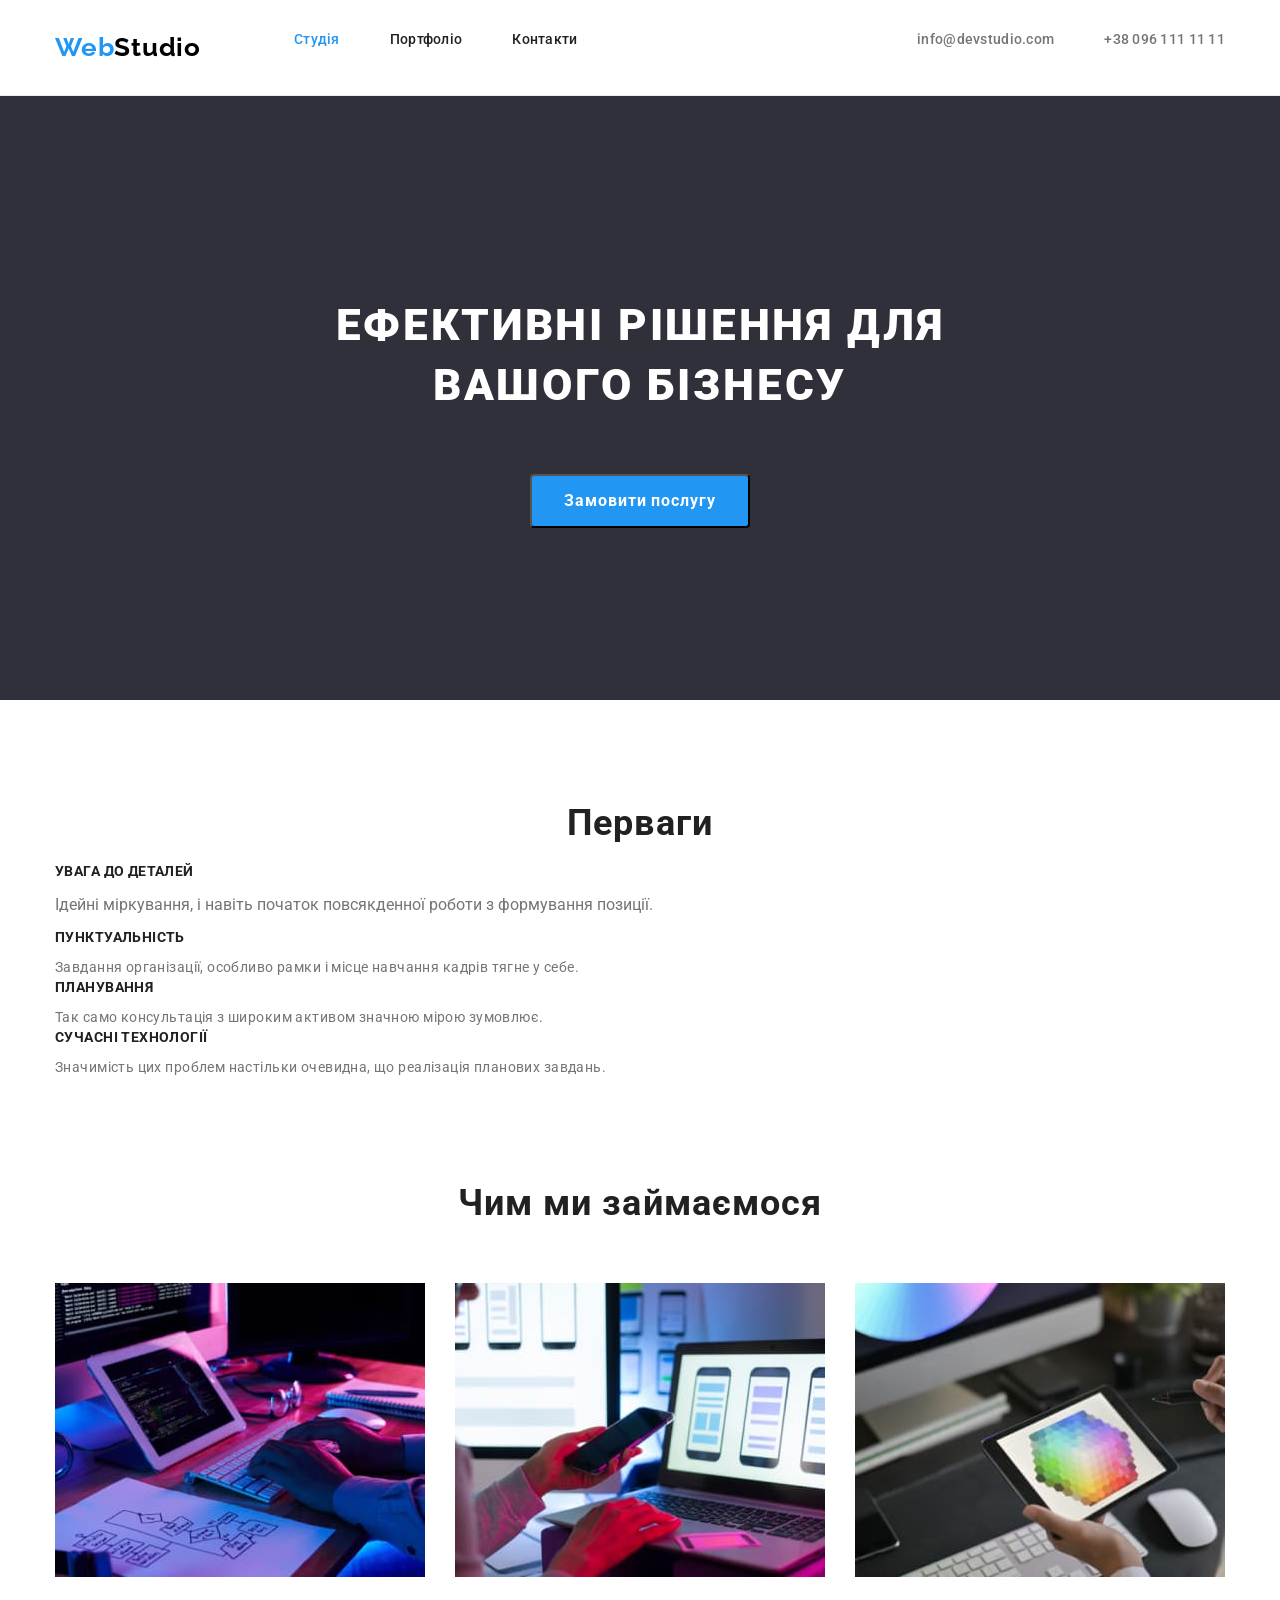
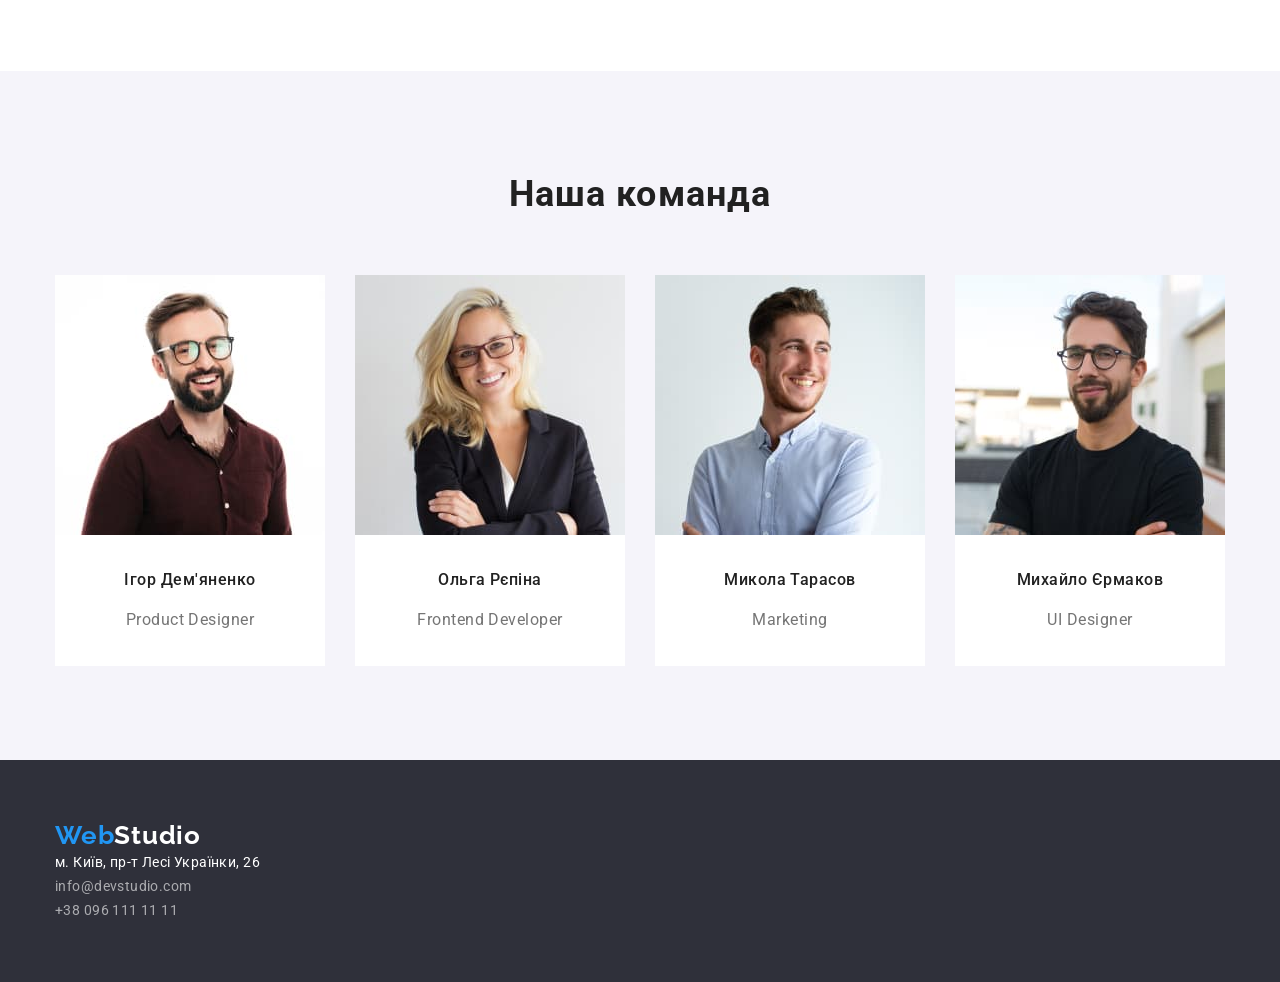
==== index.html @ 00675cc3 "1" ====
<!DOCTYPE html>
<html lang="uk">
  <head>
    <meta charset="UTF-8" />
    <meta http-equiv="X-UA-Compatible" content="IE=edge" />
    <meta name="viewport" content="width=device-width, initial-scale=1.0" />
    <title>Студія</title>
    <link rel="preconnect" href="https://fonts.googleapis.com" />
    <link rel="preconnect" href="https://fonts.gstatic.com" crossorigin />
    <link
      href="https://fonts.googleapis.com/css2?family=Raleway:wght@700&family=Roboto:wght@400;500;700;900&display=swap"
      rel="stylesheet"
    />
    <link
      rel="stylesheet"
      href="https://cdnjs.cloudflare.com/ajax/libs/modern-normalize/1.0.0/modern-normalize.min.css"
    />
    <link rel="stylesheet" href="./css/styles.css" />
  </head>
  <body class="page">
    <!-- шапка -->
    <header class="header">
      <div class="container main-nav">
        <nav class="site-nav">
          <a href="./index.html" class="logo link" aria-label="logo"
            ><span lang="en"><span class="logo-web-blue">Web</span>Studio</span></a
          >
          <ul class="list-site-nav list">
            <li class="item">
              <a href="./index.html" class="link current link-site-nav">Студія</a>
            </li>
            <li class="item">
              <a href="./portfolio.html" class="link link-site-nav">Портфоліо</a>
            </li>
            <li class="item"><a href="" class="link link-site-nav">Контакти</a></li>
          </ul>
        </nav>
        <ul class="list-contacts-header list">
          <li class="item">
            <a href="mailto:info@devstudio.com" class="link-contacts-header link"
              >info@devstudio.com</a
            >
          </li>
          <li class="item">
            <a href="tel:+380961111111" class="link-contacts-header link">+38 096 111 11 11</a>
          </li>
        </ul>
      </div>
    </header>
    <main>
      <!-- перша секція -->

      <section class="section section-hero">
        <div class="container">
          <h1 class="section-hero-titel">Ефективні рішення для вашого бізнесу</h1>
          <button type="button" class="button button-hero">Замовити послугу</button>
        </div>
      </section>
      <!-- друга секція -->
      <section class="section section-features">
        <div class="container">
          <h2 class="section-titel-hidden">Перваги</h2>
          <ul class="list list-section-features">
            <li>
              <h3 class="title-section-features">УВАГА ДО ДЕТАЛЕЙ</h3>
              <p class="p-section-features">
                Ідейні міркування, і навіть початок повсякденної роботи з формування позиції.
              </p>
            </li>
            <li>
              <h3 class="title-section-features">ПУНКТУАЛЬНІСТЬ</h3>
              <p class="paragraph-section-features">
                Завдання організації, особливо рамки і місце навчання кадрів тягне у себе.
              </p>
            </li>
            <li>
              <h3 class="title-section-features">ПЛАНУВАННЯ</h3>
              <p class="paragraph-section-features">
                Так само консультація з широким активом значною мірою зумовлює.
              </p>
            </li>
            <li>
              <h3 class="title-section-features">СУЧАСНІ ТЕХНОЛОГІЇ</h3>
              <p class="paragraph-section-features">
                Значимість цих проблем настільки очевидна, що реалізація планових завдань.
              </p>
            </li>
          </ul>
        </div>
      </section>
      <!-- третя секція  -->
      <section class="section our-work-card">
        <div class="container">
          <h2 class="section-titel">Чим ми займаємося</h2>
          <ul class="list our-work-card-list">
            <li class="item-our-work-card">
              <a rel="noreferrer noopener" target="_blank" href=""
                ><img src="./images/box_one.jpg" alt="набір тексту на компютері" width="370"
              /></a>
            </li>
            <li class="item-our-work-card">
              <a rel="noreferrer noopener" target="_blank" href=""
                ><img
                  src="./images/box_two.jpg"
                  alt="вибір дизайну програми для телефону"
                  width="370"
              /></a>
            </li>
            <li class="item-our-work-card">
              <a rel="noreferrer noopener" target="_blank" href=""
                ><img
                  src="./images/box_three.jpg"
                  alt="вибір кольору дизайнером в процесі роботи"
                  width="370"
              /></a>
            </li>
          </ul>
        </div>
      </section>
      <!-- четверта секція -->

      <section class="section section-team">
        <div class="container">
          <h2 class="section-titel">Наша команда</h2>
          <ul class="list section-team-list">
            <li class="section-team-item">
              <img src="./images/img_one.jpg" alt="фото чоловіка" width="270" />
              <div class="section-team-name">
                <h3 class="title-section-team">Ігор Дем'яненко</h3>
                <p class="paragraph-section-team"><span lang="en">Product Designer</span></p>
              </div>
            </li>
            <li class="section-team-item">
              <img src="./images/img_two.jpg" alt="фото дівчини" width="270" />
              <div class="section-team-name">
                <h3 class="title-section-team">Ольга Рєпіна</h3>
                <p class="paragraph-section-team"><span lang="en">Frontend Developer</span></p>
              </div>
            </li>
            <li class="section-team-item">
              <img src="./images/img_three.jpg" alt="фото чоловіка" width="270" />
              <div class="section-team-name">
                <h3 class="title-section-team">Микола Тарасов</h3>
                <p class="paragraph-section-team"><span lang="en">Marketing</span></p>
              </div>
            </li>
            <li class="section-team-item">
              <img src="./images/img_four.jpg" alt="фото чоловіка" width="270" />
              <div class="section-team-name">
                <h3 class="title-section-team">Михайло Єрмаков</h3>
                <p class="paragraph-section-team"><span lang="en">UI Designer</span></p>
              </div>
            </li>
          </ul>
        </div>
      </section>
    </main>
    <!-- футер -->

    <footer class="footer">
      <div class="container">
        <a href="./index.html" class="footer-logo" aria-label="logo"
          ><span lang="en"><span class="logo-web-blue">Web</span>Studio</span></a
        >
        <address class="address-footer">
          <ul class="contacts-footer list">
            <li>
              <a
                href="https://www.google.com/maps/place/%D0%B1%D1%83%D0%BB.+%D0%9B%D0%B5%D1%81%D0%B8+%D0%A3%D0%BA%D1%80%D0%B0%D0%B8%D0%BD%D0%BA%D0%B8,+26,+%D0%9A%D0%B8%D0%B5%D0%B2,+%D0%A3%D0%BA%D1%80%D0%B0%D0%B8%D0%BD%D0%B0,+02000/@50.4265807,30.53838x58,17z/data=!3m1!4b1!4m5!3m4!1s0x40d4cf0e033ecbe9:0x57a4dffefec77da0!8m2!3d50.4265807!4d30.5383858"
                target="_blank"
                rel="noopener noreferrer"
                class="contacts-footer-street"
                >м. Київ, пр-т Лесі Українки, 26</a
              >
            </li>
            <li>
              <a href="mailto:info@devstudio.com" class="contacts-footer-mail"
                >info@devstudio.com</a
              >
            </li>
            <li><a href="tel:+380961111111" class="contacts-footer-tel">+38 096 111 11 11</a></li>
          </ul>
        </address>
      </div>
    </footer>
  </body>
</html>
---- css/styles.css ----
:root {
--color-accent-two: #FFFFFF;
--color-logo: #000000;
--color-accent: #2196F3;
--color-titel-nav: #212121;
--color-main: #757575;
--color-contactsfooter: rgba(255, 255, 255, 0.6);
--background-color-hero: #2F303A;
--background-color-sectionteam: #F5F4FA;
--button-active: #188CE8;
--color-accent-three: #ECECEC;
}

body {
    color: var(--color-main);
    background-color: var(--color-accent-two);
    font-family: Roboto, sans-serif;
}

img {
    display: block;
}

.list {
    list-style: none;
    padding: 0;
    margin: 0;
}

.link {
    text-decoration: none;
}



/* nav */

.header {
    border-bottom: 1px solid var(--color-accent-three);
}

.container {
    margin-left: auto;
    margin-right: auto;
    padding: 0 15px;
    width: 1200px;
}

.main-nav { 
    display: flex;
    border-bottom: 1px var(--color-accent-three);
}

.site-nav {
    display: flex;
}

.list-site-nav {
    display: flex;
}

.logo {
    margin-right: 93px;
    padding-top: 32px;
    padding-bottom: 32px;
    display: block;
    
    color: var(--color-logo);
    text-decoration: none;
    font-family: Raleway, sans-serif;
    font-weight: 700;
    font-size: 26px;
    line-height: 1.2;
    letter-spacing: 0.03em;
    
}

.logo-web-blue {
    color: var(--color-accent);
}

.link-site-nav {
    display: block;
    padding-top: 32px;
    padding-bottom: 32px;

    color: var(--color-titel-nav);
    font-weight: 500;
    font-size: 14px;
    line-height: 1.14;
    letter-spacing: 0.02em;

}

.site-nav .item:not(:last-child){
    margin-right: 50px;
}

.link.current {
    color: var(--color-accent);
}

.link-site-nav:hover,
.link-site-nav:focus,
.link-site-nav:active {
    color: var(--color-accent);
}

.list-contacts-header {
    display: flex;
    margin-left: auto;
}


.list-contacts-header .item:not(:last-child) {
    margin-right: 50px;
}



.link-contacts-header {
    display: block;
    padding-top: 32px;
    padding-bottom: 32px;
    margin-left: auto;

    color: var(--color-main);
    text-decoration: none;
    font-weight: 500;
    font-size: 14px;
    line-height: 1.14;
    letter-spacing: 0.02em;
}

.link-contacts-header:hover,
.link-contacts-header:focus {
    color: var(--color-accent);
}

/* <!-- перша секція --> */
.section {
    padding-top: 94px;
    padding-bottom: 94px;
}

.section-hero-titel {
    margin-top: 0;
    margin-bottom: 58px;
    width: 696px;
    margin-right: auto;
    margin-left: auto;


    color: var(--color-accent-two);
    font-weight: 900;
    font-size: 44px;
    line-height: 1.36;
    text-align: center;
    letter-spacing: 0.06em;
    text-transform: uppercase;
}

.section-hero {
    padding-top: 200px;
    padding-bottom: 172px;

    background-color: var(--background-color-hero);
}

.button-hero {
    border-radius: 4px;
    padding: 10px 32px;
    min-width: 216px;
    min-height: 50px;
    cursor: pointer;
    margin: 0 auto;

    background-color: var(--color-accent);
    color: var(--color-accent-two);
    font-family: inherit;
    font-weight: 700;
    font-size: 16px;
    line-height: 1.9;
    display: flex;
    align-items: center;
    text-align: center;
    letter-spacing: 0.06em;
}

.button-hero:hover,
.button-hero:focus {
    color: var(--color-accent-two);
    background-color: var(--button-active);
}

/* <!-- друга секція --> */
.section-features {
    padding-top: 94px;
    padding-bottom: 0;
}
.section-titel {
    margin-top: 0;
    margin-bottom: 50px;

    color: var(--color-titel-nav);
    font-weight: 700;
    font-size: 36px;
    line-height: 1.66;
    text-align: center;
    letter-spacing: 0.03em;
}

.section-titel-hidden {
    margin-top: 0;
    margin-bottom: 10px;

    color: var(--color-titel-nav);
    font-weight: 700;
    font-size: 36px;
    line-height: 1.66;
    text-align: center;
    letter-spacing: 0.03em;
}

.title-section-features {
    margin-top: 0;
    margin-bottom: 10px;

    color: var(--color-titel-nav);
    font-weight: 700;
    font-size: 14px;
    line-height: 1.14;
    letter-spacing: 0.03em;
    text-transform: uppercase;
}

.paragraph-section-features {
    margin-top: 0;
    margin-bottom: 0;

    font-size: 14px;
    line-height: 1.7;
    letter-spacing: 0.03em;
}

.section.section-features {
    padding-top: 94px;
    padding-bottom: 0;
}

/* третя сеція  */
.our-work-card-list {
    display: flex;
}

.item-our-work-card:not(:last-child) {
    margin-right: 30px;
}

/* <!-- четверта секція --> */

.section-team { 
    background-color: var(--background-color-sectionteam);
}

.section-team-list {
    display: flex;


}

.section-team-item:not(:last-child){
    margin-right: 30px;
}

.section-team-name {
    padding-top: 30px;
    padding-bottom: 30px;

    background-color: #FFFFFF;
    }

.title-section-team {
    margin-top: 0px;
    margin-bottom: 10px;

    color: var(--color-titel-nav);
    font-weight: 500;
    font-size: 16px;
    line-height: 1.9;
    text-align: center;
    letter-spacing: 0.03em;
}

.paragraph-section-team {
    margin-top: 0;
    margin-bottom: 0px;

    font-size: 16px;
    line-height: 1.9;
    text-align: center;
    letter-spacing: 0.03em;
}

/* <!-- портфоліо --> */

.button-filter {
    background-color: var(--background-color-sectionteam);
    color: var(--color-titel-nav);
    cursor: pointer;
    font-family: inherit;
    font-weight: 500;
    font-size: 16px;
    line-height: 1.6;
    text-align: center;
    letter-spacing: 0.03em;
}

.button-filter:hover,
.button-Filter:focus {
    color: var(--color-accent-two);
    background-color: var(--color-accent);
}

.list-sample-work-titel {
    color: var(--color-titel-nav);
    font-weight: 700;
    font-size: 18px;
    line-height: 2;
    letter-spacing: 0.06em;
}

.list-sample-work-paragraph {
    color: var(--color-main);
    font-size: 16px;
    line-height: 1.9;
    letter-spacing: 0.03em;
}

/* фотер */

.footer {
    padding-top: 60px;
    padding-bottom: 60px;
    cursor: pointer;

    background-color: var(--background-color-hero);
}

.footer-logo {
    margin-top: 0;
    margin-bottom: 20px;

    color: var(--color-accent-two);
    text-decoration: none;
    font-family: Raleway, sans-serif;
    font-weight: 700;
    font-size: 26px;
    line-height: 1.2;
    letter-spacing: 0.03em;
}

.contacts-footer-street {
    margin-bottom: 9px;


    color: var(--color-accent-two);
    text-decoration: none;
    font-style: normal;
    font-size: 14px;
    line-height: 1.7;
    letter-spacing: 0.03em;
}

.contacts-footer-mail {
    margin-bottom: 9px;

    border-bottom-color: var(--color-contactsfooter);
}

.contacts-footer-mail,
.contacts-footer-tel {
    color: var(--color-contactsfooter);
    text-decoration: none;
    font-style: normal;
    font-size: 14px;
    line-height: 1.7;
    letter-spacing: 0.03em;
}

.contacts-footer-street:hover,
.contacts-footer-mail:hover,
.contacts-footer-tel:hover { 
    color: var(--color-accent);
}

.contacts-footer-street:focus,
.contacts-footer-mail:focus,
.contacts-footer-tel:focus { 
    color: var(--color-accent);
}
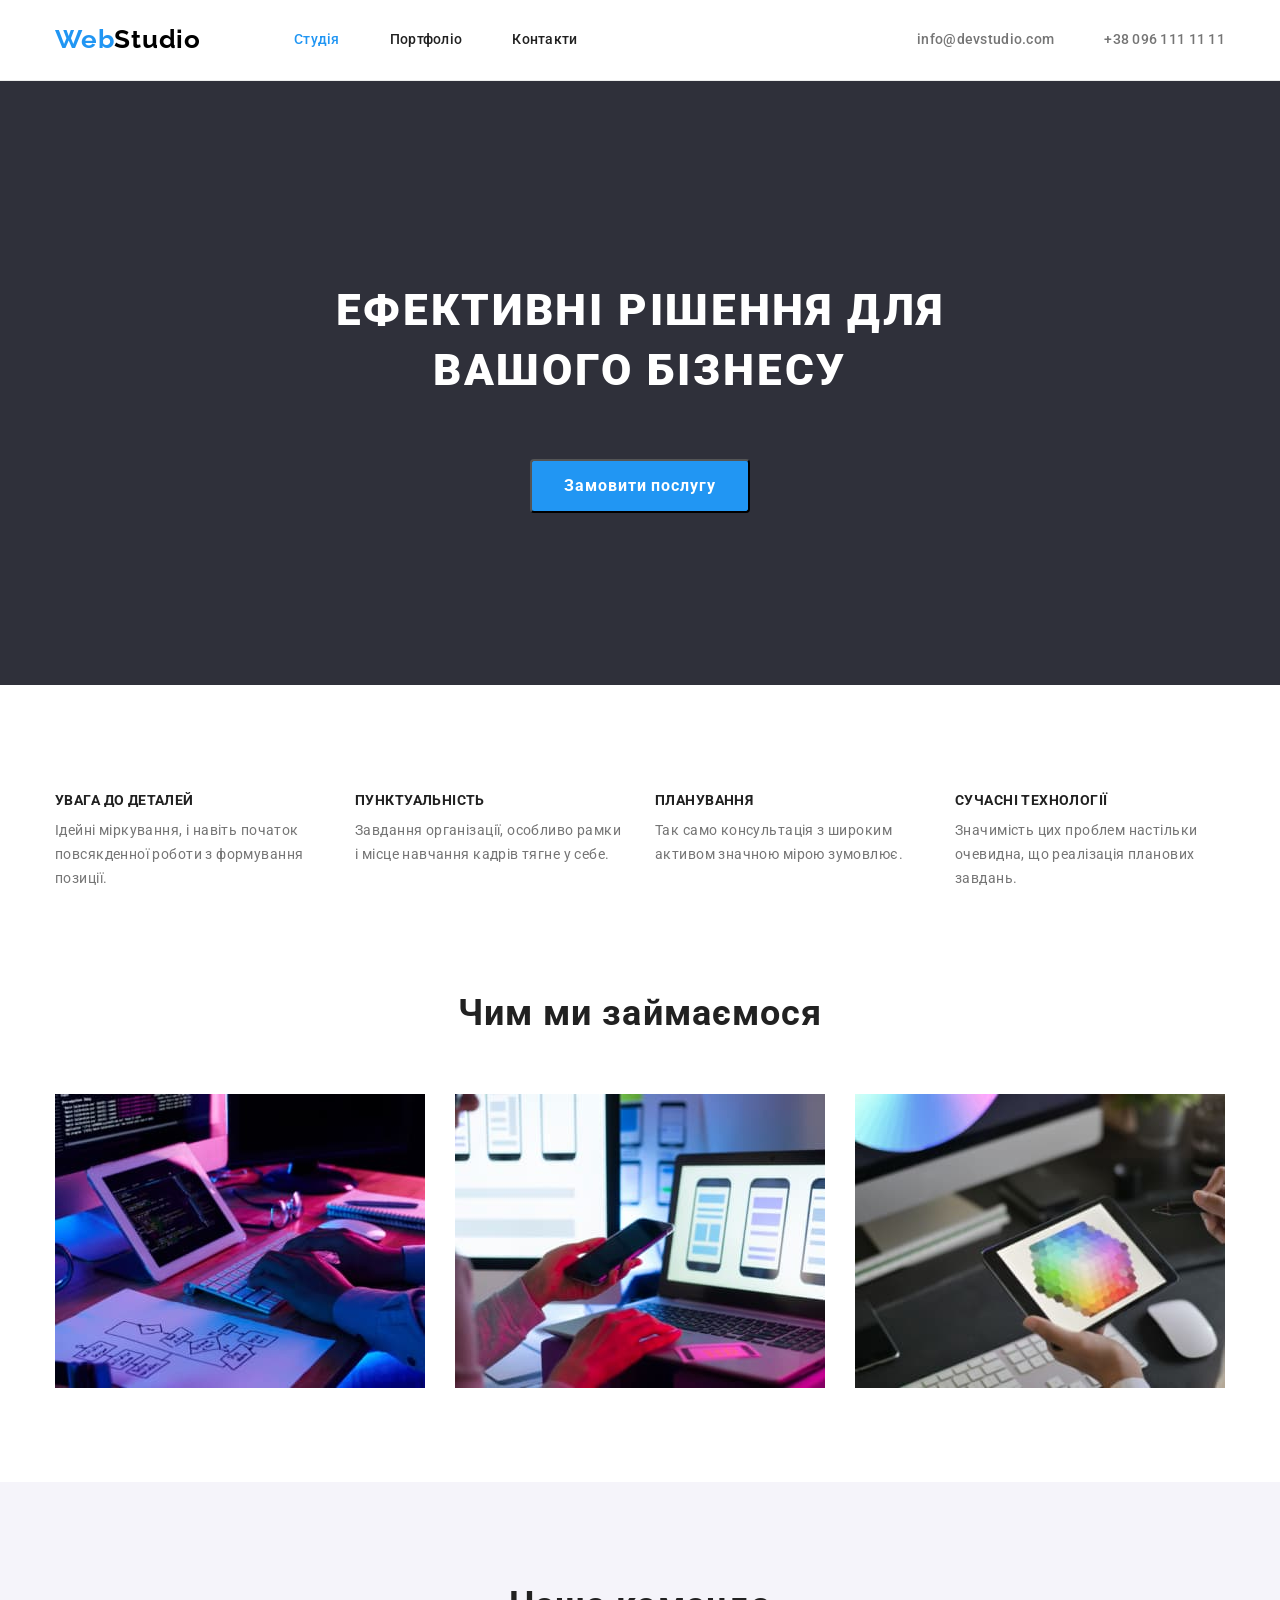
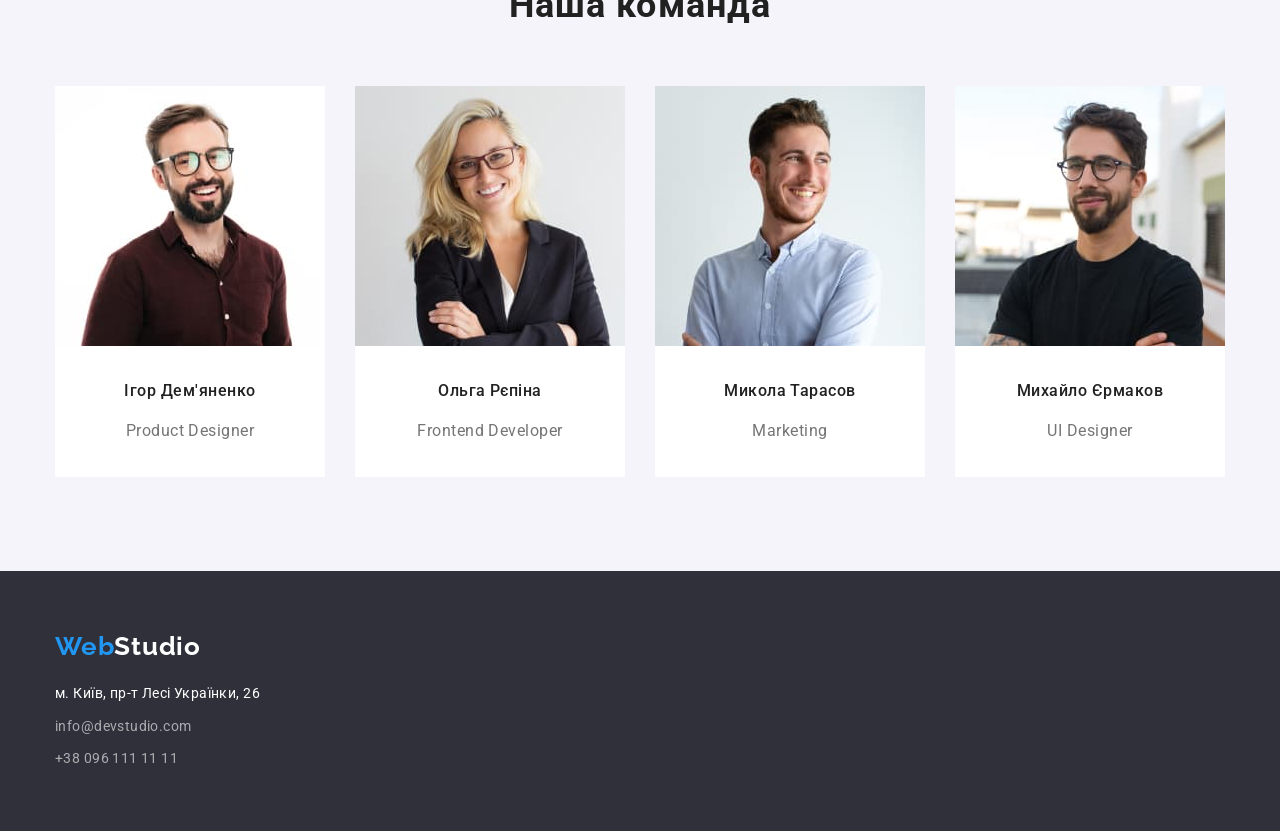
==== commit 3ef176cb: "FINISH HOME WORK NUMBER THREE" ====
--- a/index.html
+++ b/index.html
@@ -61,25 +61,25 @@
         <div class="container">
           <h2 class="section-titel-hidden">Перваги</h2>
           <ul class="list list-section-features">
-            <li>
+            <li class="features-link">
               <h3 class="title-section-features">УВАГА ДО ДЕТАЛЕЙ</h3>
-              <p class="p-section-features">
+              <p class="paragraph-section-features">
                 Ідейні міркування, і навіть початок повсякденної роботи з формування позиції.
               </p>
             </li>
-            <li>
+            <li class="features-link">
               <h3 class="title-section-features">ПУНКТУАЛЬНІСТЬ</h3>
               <p class="paragraph-section-features">
                 Завдання організації, особливо рамки і місце навчання кадрів тягне у себе.
               </p>
             </li>
-            <li>
+            <li class="features-link">
               <h3 class="title-section-features">ПЛАНУВАННЯ</h3>
               <p class="paragraph-section-features">
                 Так само консультація з широким активом значною мірою зумовлює.
               </p>
             </li>
-            <li>
+            <li class="features-link">
               <h3 class="title-section-features">СУЧАСНІ ТЕХНОЛОГІЇ</h3>
               <p class="paragraph-section-features">
                 Значимість цих проблем настільки очевидна, що реалізація планових завдань.
--- a/css/styles.css
+++ b/css/styles.css
@@ -17,7 +17,8 @@
     font-family: Roboto, sans-serif;
 }
 
-img {
+img,
+a {
     display: block;
 }
 
@@ -31,9 +32,7 @@
     text-decoration: none;
 }
 
-
-
-/* nav */
+/* !nav */
 
 .header {
     border-bottom: 1px solid var(--color-accent-three);
@@ -61,8 +60,8 @@
 
 .logo {
     margin-right: 93px;
-    padding-top: 32px;
-    padding-bottom: 32px;
+    padding-top: 24px;
+    padding-bottom: 24px;
     display: block;
     
     color: var(--color-logo);
@@ -115,8 +114,6 @@
 .list-contacts-header .item:not(:last-child) {
     margin-right: 50px;
 }
-
-
 
 .link-contacts-header {
     display: block;
@@ -137,7 +134,7 @@
     color: var(--color-accent);
 }
 
-/* <!-- перша секція --> */
+/* !<!-- перша секція --> */
 .section {
     padding-top: 94px;
     padding-bottom: 94px;
@@ -193,11 +190,61 @@
     background-color: var(--button-active);
 }
 
-/* <!-- друга секція --> */
+/* !<!-- друга секція --> */
 .section-features {
     padding-top: 94px;
     padding-bottom: 0;
 }
+
+.list-section-features {
+    display: flex;
+}
+
+.features-link {
+    width: 270px;
+
+}
+
+.features-link:not(:last-child) {
+    margin-right: 30px;
+}
+
+.section-titel-hidden {
+        position: absolute;
+        width: 1px;
+        height: 1px;
+        margin: -1px;
+        border: 0;
+        padding: 0;
+        
+        white-space: nowrap;
+        clip-path: inset(100%);
+        clip: rect(0 0 0 0);
+        overflow: hidden;
+}
+
+.title-section-features {
+    margin-bottom: 10px;
+
+    color: var(--color-titel-nav);
+    font-weight: 700;
+    font-size: 14px;
+    line-height: 1.14;
+    letter-spacing: 0.03em;
+    text-transform: uppercase;
+}
+
+.paragraph-section-features {
+    margin-top: 0;
+    margin-bottom: 0;
+
+    font-size: 14px;
+    line-height: 1.7;
+    letter-spacing: 0.03em;
+}
+
+/* ! третя секція  */
+
 .section-titel {
     margin-top: 0;
     margin-bottom: 50px;
@@ -210,66 +257,29 @@
     letter-spacing: 0.03em;
 }
 
-.section-titel-hidden {
-    margin-top: 0;
-    margin-bottom: 10px;
-
-    color: var(--color-titel-nav);
-    font-weight: 700;
-    font-size: 36px;
-    line-height: 1.66;
-    text-align: center;
-    letter-spacing: 0.03em;
-}
-
-.title-section-features {
-    margin-top: 0;
-    margin-bottom: 10px;
-
-    color: var(--color-titel-nav);
-    font-weight: 700;
-    font-size: 14px;
-    line-height: 1.14;
-    letter-spacing: 0.03em;
-    text-transform: uppercase;
-}
-
-.paragraph-section-features {
-    margin-top: 0;
-    margin-bottom: 0;
-
-    font-size: 14px;
-    line-height: 1.7;
-    letter-spacing: 0.03em;
-}
-
-.section.section-features {
-    padding-top: 94px;
-    padding-bottom: 0;
-}
-
-/* третя сеція  */
 .our-work-card-list {
     display: flex;
+    width: 370px;
 }
 
 .item-our-work-card:not(:last-child) {
     margin-right: 30px;
-}
-
-/* <!-- четверта секція --> */
-
-.section-team { 
+
+}
+
+/* !<!-- четверта секція --> */
+
+.section-team {
     background-color: var(--background-color-sectionteam);
 }
 
 .section-team-list {
     display: flex;
 
-
 }
 
 .section-team-item:not(:last-child){
+    width: 270px;
     margin-right: 30px;
 }
 
@@ -302,13 +312,33 @@
     letter-spacing: 0.03em;
 }
 
-/* <!-- портфоліо --> */
+/* !<!--! портфоліо --> */
+.sample-works{
+    padding-top: 94px;
+    padding-bottom: 94px;
+}
+
+/* !кнопка 4 портфоліо   */
+.list-filter {
+    display: flex;
+    justify-content: center;
+    margin-bottom: 34px;
+}
+
+.button-item:not(:last-child) {
+    margin-right: 8px;
+}
 
 .button-filter {
+    border-radius: 4px;
+    padding: 6px 22px;
+    display: inline-block;
+    width: auto;
+    border: none;
+    cursor: pointer;
+
     background-color: var(--background-color-sectionteam);
     color: var(--color-titel-nav);
-    cursor: pointer;
-    font-family: inherit;
     font-weight: 500;
     font-size: 16px;
     line-height: 1.6;
@@ -317,12 +347,41 @@
 }
 
 .button-filter:hover,
-.button-Filter:focus {
+.button-filter:focus {
     color: var(--color-accent-two);
     background-color: var(--color-accent);
 }
 
+/* !катки  портфоліо   */
+.list-sample-work {
+    display: flex;
+    flex-wrap: wrap;
+}
+
+.works-item {
+    margin-bottom: 30px;
+    margin-right: 30px;
+}
+
+.works-item:nth-child(3n){
+    margin-right: 0;
+}
+
+.works-item:nth-last-child(-n + 3){
+    margin-bottom: 0;
+}
+
+.works-examples {
+    border-bottom: 1px solid var(--color-accent-three);
+    border-left: 1px solid var(--color-accent-three);
+    border-right: 1px solid var(--color-accent-three);
+}
+
 .list-sample-work-titel {
+    margin-top: 0;
+    margin-bottom: 4px;
+    margin-left: 24px;
+
     color: var(--color-titel-nav);
     font-weight: 700;
     font-size: 18px;
@@ -331,13 +390,17 @@
 }
 
 .list-sample-work-paragraph {
+    margin-top: 0;
+    margin-bottom: 20px;
+    margin-left: 24px;
+    
     color: var(--color-main);
     font-size: 16px;
     line-height: 1.9;
     letter-spacing: 0.03em;
 }
 
-/* фотер */
+/* !фотер */
 
 .footer {
     padding-top: 60px;
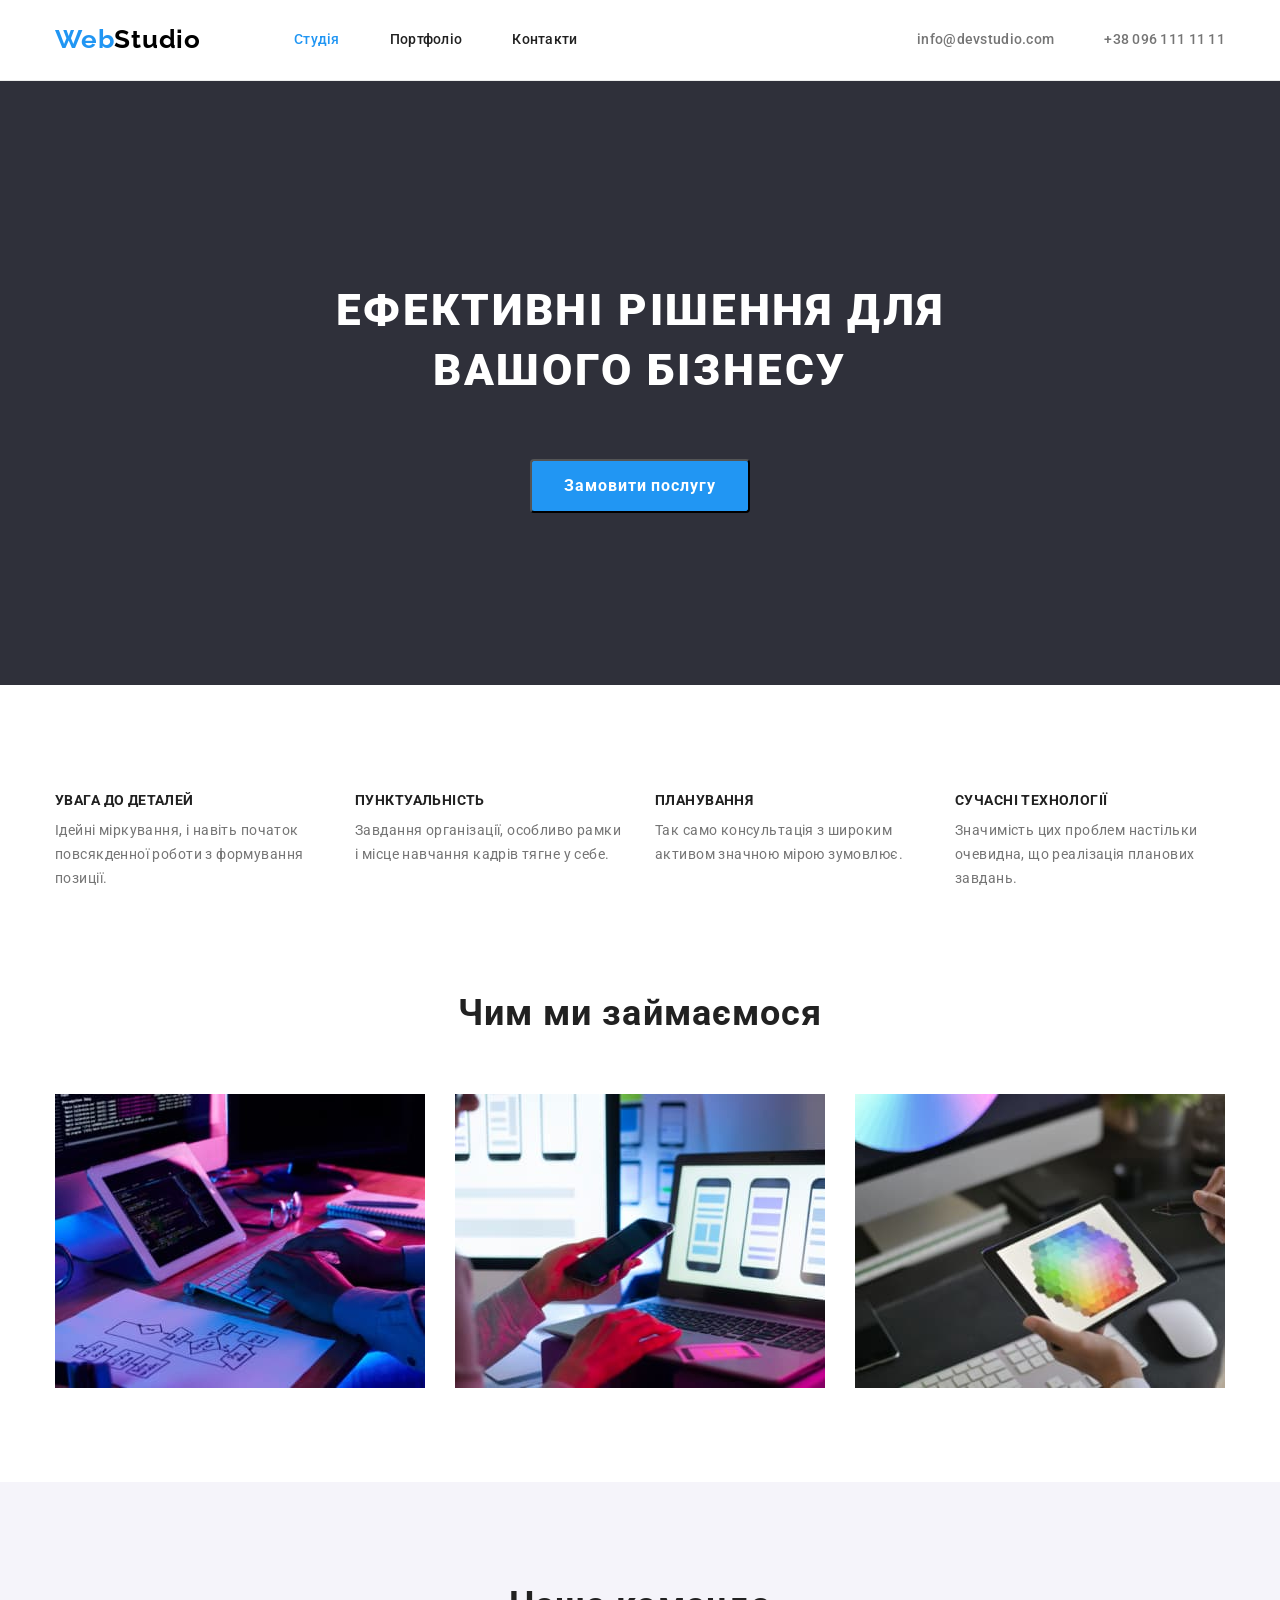
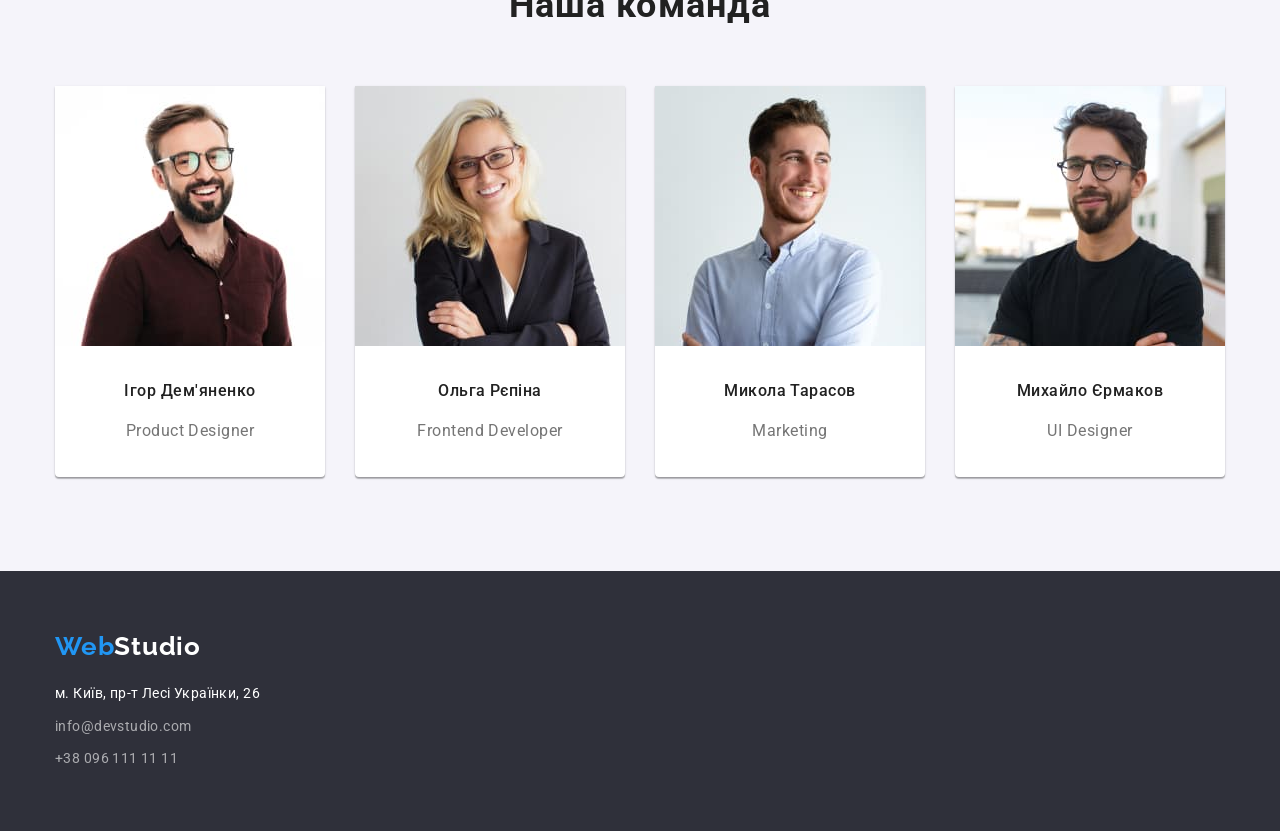
==== commit 53a0721f: "правки ментора" ====
--- a/index.html
+++ b/index.html
@@ -94,25 +94,21 @@
           <h2 class="section-titel">Чим ми займаємося</h2>
           <ul class="list our-work-card-list">
             <li class="item-our-work-card">
-              <a rel="noreferrer noopener" target="_blank" href=""
-                ><img src="./images/box_one.jpg" alt="набір тексту на компютері" width="370"
-              /></a>
+              <img src="./images/box_one.jpg" alt="набір тексту на компютері" width="370" />
             </li>
             <li class="item-our-work-card">
-              <a rel="noreferrer noopener" target="_blank" href=""
-                ><img
-                  src="./images/box_two.jpg"
-                  alt="вибір дизайну програми для телефону"
-                  width="370"
-              /></a>
+              <img
+                src="./images/box_two.jpg"
+                alt="вибір дизайну програми для телефону"
+                width="370"
+              />
             </li>
             <li class="item-our-work-card">
-              <a rel="noreferrer noopener" target="_blank" href=""
-                ><img
-                  src="./images/box_three.jpg"
-                  alt="вибір кольору дизайнером в процесі роботи"
-                  width="370"
-              /></a>
+              <img
+                src="./images/box_three.jpg"
+                alt="вибір кольору дизайнером в процесі роботи"
+                width="370"
+              />
             </li>
           </ul>
         </div>
--- a/css/styles.css
+++ b/css/styles.css
@@ -22,6 +22,10 @@
     display: block;
 }
 
+.button {
+    cursor: pointer;
+}
+
 .list {
     list-style: none;
     padding: 0;
@@ -169,14 +173,11 @@
     padding: 10px 32px;
     min-width: 216px;
     min-height: 50px;
-    cursor: pointer;
     margin: 0 auto;
 
     background-color: var(--color-accent);
     color: var(--color-accent-two);
-    font-family: inherit;
     font-weight: 700;
-    font-size: 16px;
     line-height: 1.9;
     display: flex;
     align-items: center;
@@ -227,7 +228,6 @@
     margin-bottom: 10px;
 
     color: var(--color-titel-nav);
-    font-weight: 700;
     font-size: 14px;
     line-height: 1.14;
     letter-spacing: 0.03em;
@@ -275,19 +275,26 @@
 
 .section-team-list {
     display: flex;
-
+    
+
+}
+
+.section-team-item {
+    width: 270px;
+    border-radius: 0px 0px 4px 4px;
+    box-shadow: 0px 1px 3px rgba(0, 0, 0, 0.12), 0px 1px 1px rgba(0, 0, 0, 0.14), 0px 2px 1px rgba(0, 0, 0, 0.2);
+
+    background-color: #FFFFFF;
 }
 
 .section-team-item:not(:last-child){
-    width: 270px;
     margin-right: 30px;
+    
 }
 
 .section-team-name {
-    padding-top: 30px;
-    padding-bottom: 30px;
-
-    background-color: #FFFFFF;
+    padding: 30px;
+
     }
 
 .title-section-team {
@@ -313,10 +320,6 @@
 }
 
 /* !<!--! портфоліо --> */
-.sample-works{
-    padding-top: 94px;
-    padding-bottom: 94px;
-}
 
 /* !кнопка 4 портфоліо   */
 .list-filter {
@@ -332,17 +335,12 @@
 .button-filter {
     border-radius: 4px;
     padding: 6px 22px;
-    display: inline-block;
-    width: auto;
     border: none;
-    cursor: pointer;
 
     background-color: var(--background-color-sectionteam);
     color: var(--color-titel-nav);
     font-weight: 500;
-    font-size: 16px;
     line-height: 1.6;
-    text-align: center;
     letter-spacing: 0.03em;
 }
 
@@ -361,6 +359,7 @@
 .works-item {
     margin-bottom: 30px;
     margin-right: 30px;
+    flex-basis: calc((100% - 2 * 30px) / 3);
 }
 
 .works-item:nth-child(3n){
@@ -371,7 +370,17 @@
     margin-bottom: 0;
 }
 
+.link-portfolio {
+    display: flex;
+    flex-direction: column;
+    height: 100%;
+}
+
 .works-examples {
+    padding-top: 20px;
+    padding-left: 24px;
+    padding-bottom: 20px;
+    flex-grow: 1;
     border-bottom: 1px solid var(--color-accent-three);
     border-left: 1px solid var(--color-accent-three);
     border-right: 1px solid var(--color-accent-three);
@@ -380,22 +389,17 @@
 .list-sample-work-titel {
     margin-top: 0;
     margin-bottom: 4px;
-    margin-left: 24px;
-
-    color: var(--color-titel-nav);
-    font-weight: 700;
+
+    color: var(--color-titel-nav);
     font-size: 18px;
     line-height: 2;
     letter-spacing: 0.06em;
 }
 
 .list-sample-work-paragraph {
-    margin-top: 0;
-    margin-bottom: 20px;
-    margin-left: 24px;
+    margin: 0;
     
     color: var(--color-main);
-    font-size: 16px;
     line-height: 1.9;
     letter-spacing: 0.03em;
 }
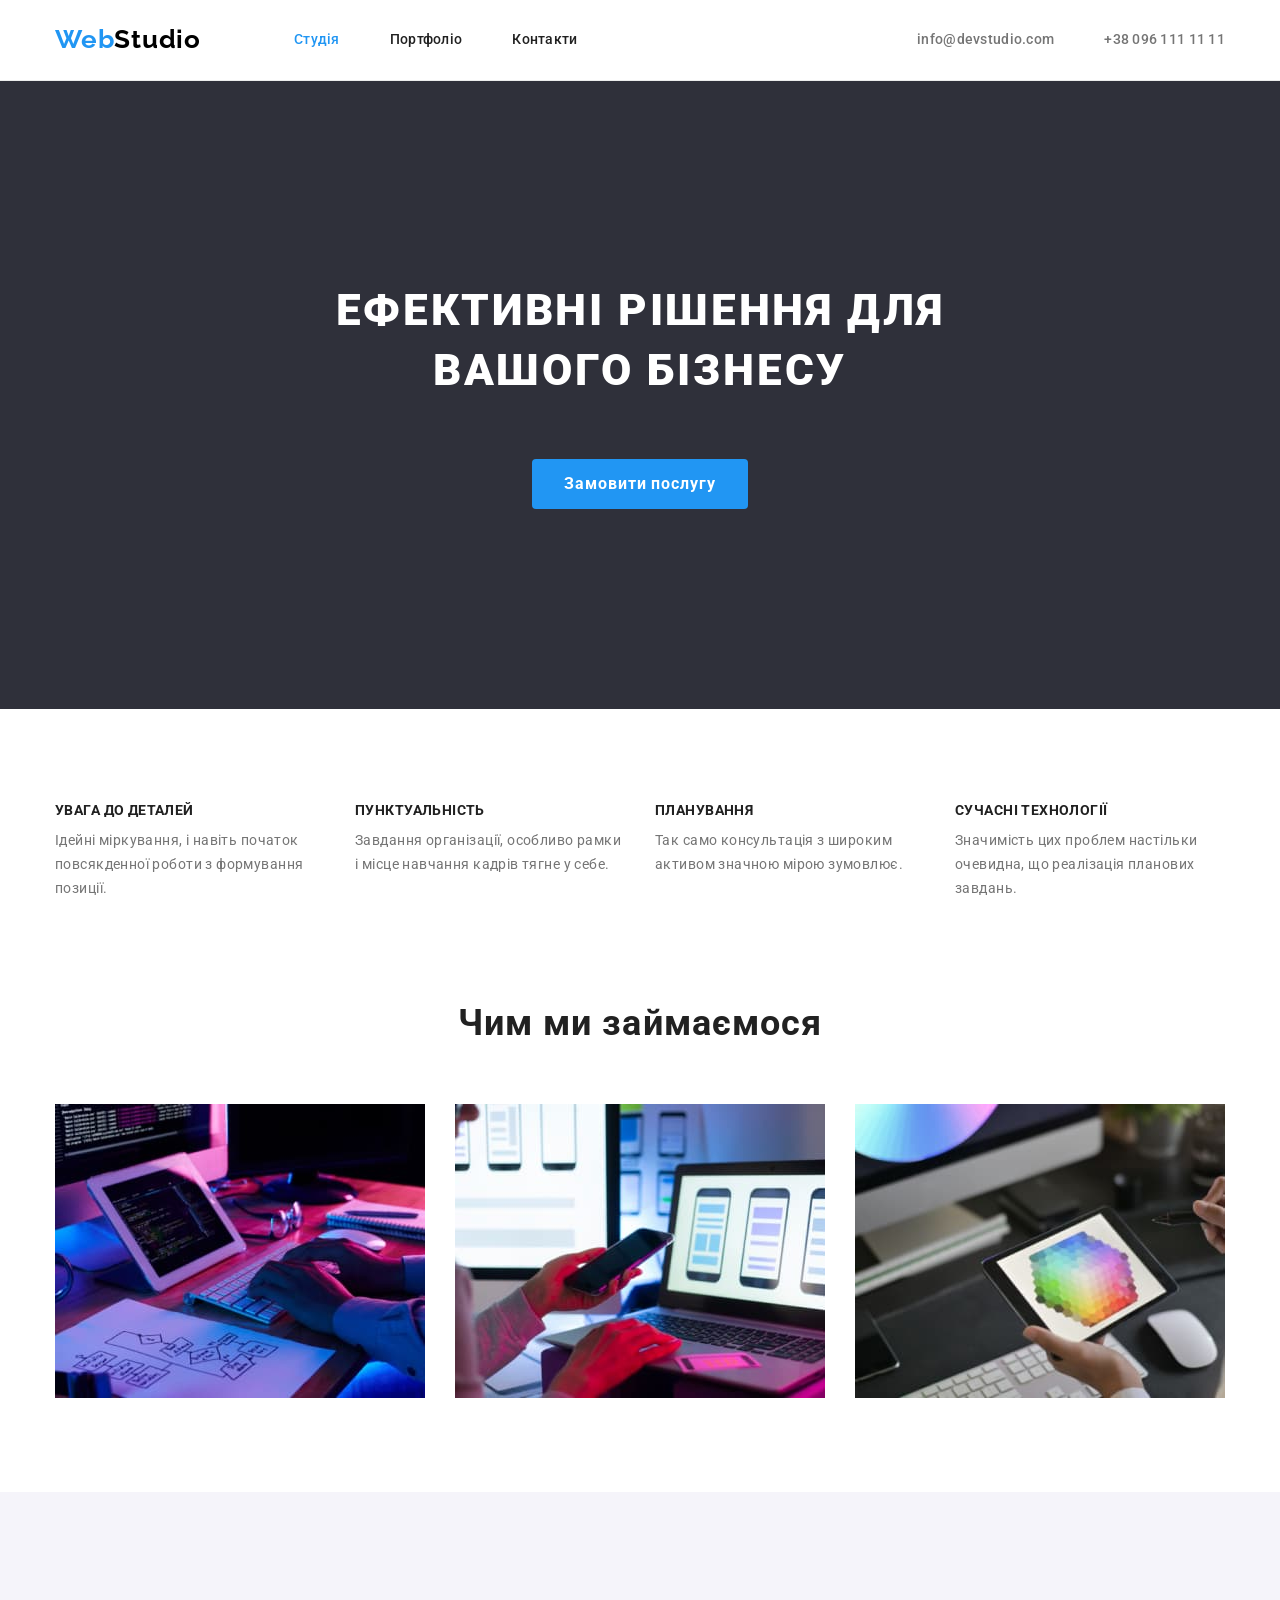
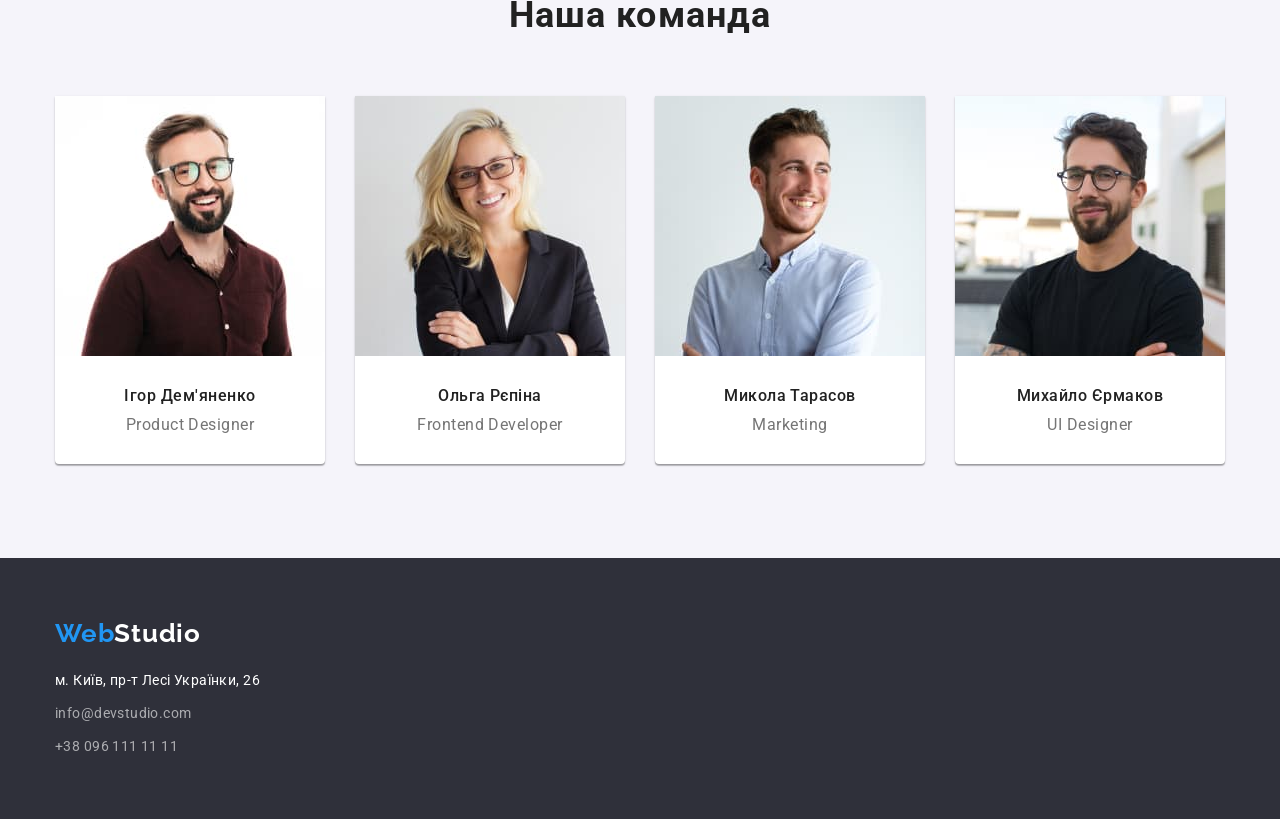
==== commit 70f617d5: "правки ментора" ====
--- a/index.html
+++ b/index.html
@@ -89,7 +89,7 @@
         </div>
       </section>
       <!-- третя секція  -->
-      <section class="section our-work-card">
+      <section class="section section-our-work">
         <div class="container">
           <h2 class="section-titel">Чим ми займаємося</h2>
           <ul class="list our-work-card-list">
--- a/css/styles.css
+++ b/css/styles.css
@@ -144,6 +144,13 @@
     padding-bottom: 94px;
 }
 
+.section-hero {
+    padding-top: 200px;
+    padding-bottom: 200px;
+    background-color: var(--background-color-hero);
+    text-align: center;
+}
+
 .section-hero-titel {
     margin-top: 0;
     margin-bottom: 58px;
@@ -161,27 +168,17 @@
     text-transform: uppercase;
 }
 
-.section-hero {
-    padding-top: 200px;
-    padding-bottom: 172px;
-
-    background-color: var(--background-color-hero);
-}
-
 .button-hero {
     border-radius: 4px;
     padding: 10px 32px;
-    min-width: 216px;
-    min-height: 50px;
     margin: 0 auto;
 
+
     background-color: var(--color-accent);
     color: var(--color-accent-two);
+    border: none;
     font-weight: 700;
     line-height: 1.9;
-    display: flex;
-    align-items: center;
-    text-align: center;
     letter-spacing: 0.06em;
 }
 
@@ -189,12 +186,13 @@
 .button-hero:focus {
     color: var(--color-accent-two);
     background-color: var(--button-active);
+    outline: none;
 }
 
 /* !<!-- друга секція --> */
 .section-features {
     padding-top: 94px;
-    padding-bottom: 0;
+    padding-bottom: 94px;
 }
 
 .list-section-features {
@@ -225,6 +223,7 @@
 }
 
 .title-section-features {
+    margin-top: 0;
     margin-bottom: 10px;
 
     color: var(--color-titel-nav);
@@ -244,7 +243,11 @@
 }
 
 /* ! третя секція  */
-
+.section-our-work{
+    padding-top: 0;
+    padding-bottom: 94px;
+
+}
 .section-titel {
     margin-top: 0;
     margin-bottom: 50px;
@@ -259,6 +262,10 @@
 
 .our-work-card-list {
     display: flex;
+    
+}
+
+.item-our-work-card {
     width: 370px;
 }
 
@@ -293,8 +300,8 @@
 }
 
 .section-team-name {
-    padding: 30px;
-
+    padding-top: 30px;
+    padding-bottom: 30px;
     }
 
 .title-section-team {
@@ -304,7 +311,7 @@
     color: var(--color-titel-nav);
     font-weight: 500;
     font-size: 16px;
-    line-height: 1.9;
+    line-height: 1.2;
     text-align: center;
     letter-spacing: 0.03em;
 }
@@ -314,7 +321,7 @@
     margin-bottom: 0px;
 
     font-size: 16px;
-    line-height: 1.9;
+    line-height: 1.2;
     text-align: center;
     letter-spacing: 0.03em;
 }
@@ -322,10 +329,11 @@
 /* !<!--! портфоліо --> */
 
 /* !кнопка 4 портфоліо   */
+
 .list-filter {
     display: flex;
     justify-content: center;
-    margin-bottom: 34px;
+    margin-bottom: 30px;
 }
 
 .button-item:not(:last-child) {
@@ -348,6 +356,7 @@
 .button-filter:focus {
     color: var(--color-accent-two);
     background-color: var(--color-accent);
+    outline: none;
 }
 
 /* !катки  портфоліо   */
@@ -370,17 +379,11 @@
     margin-bottom: 0;
 }
 
-.link-portfolio {
-    display: flex;
-    flex-direction: column;
-    height: 100%;
-}
-
 .works-examples {
     padding-top: 20px;
     padding-left: 24px;
     padding-bottom: 20px;
-    flex-grow: 1;
+    padding-right: 24px;
     border-bottom: 1px solid var(--color-accent-three);
     border-left: 1px solid var(--color-accent-three);
     border-right: 1px solid var(--color-accent-three);
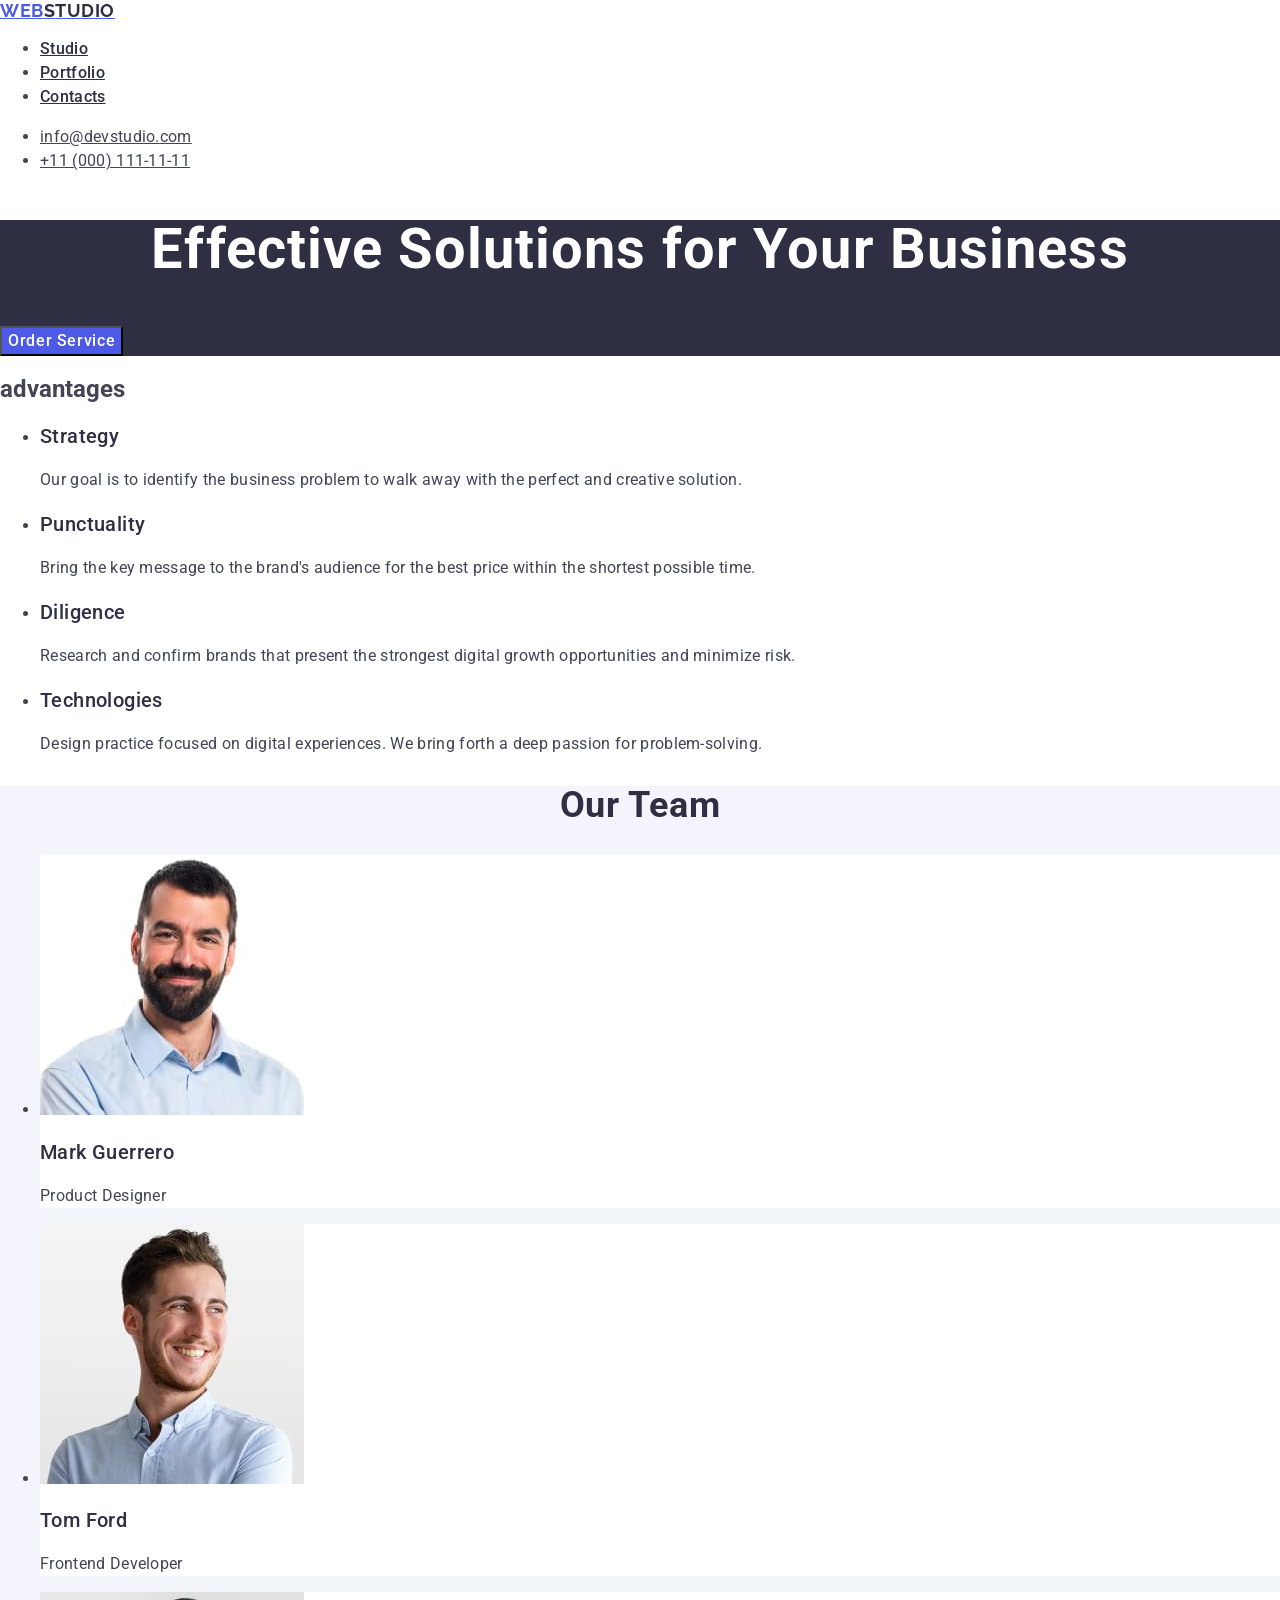
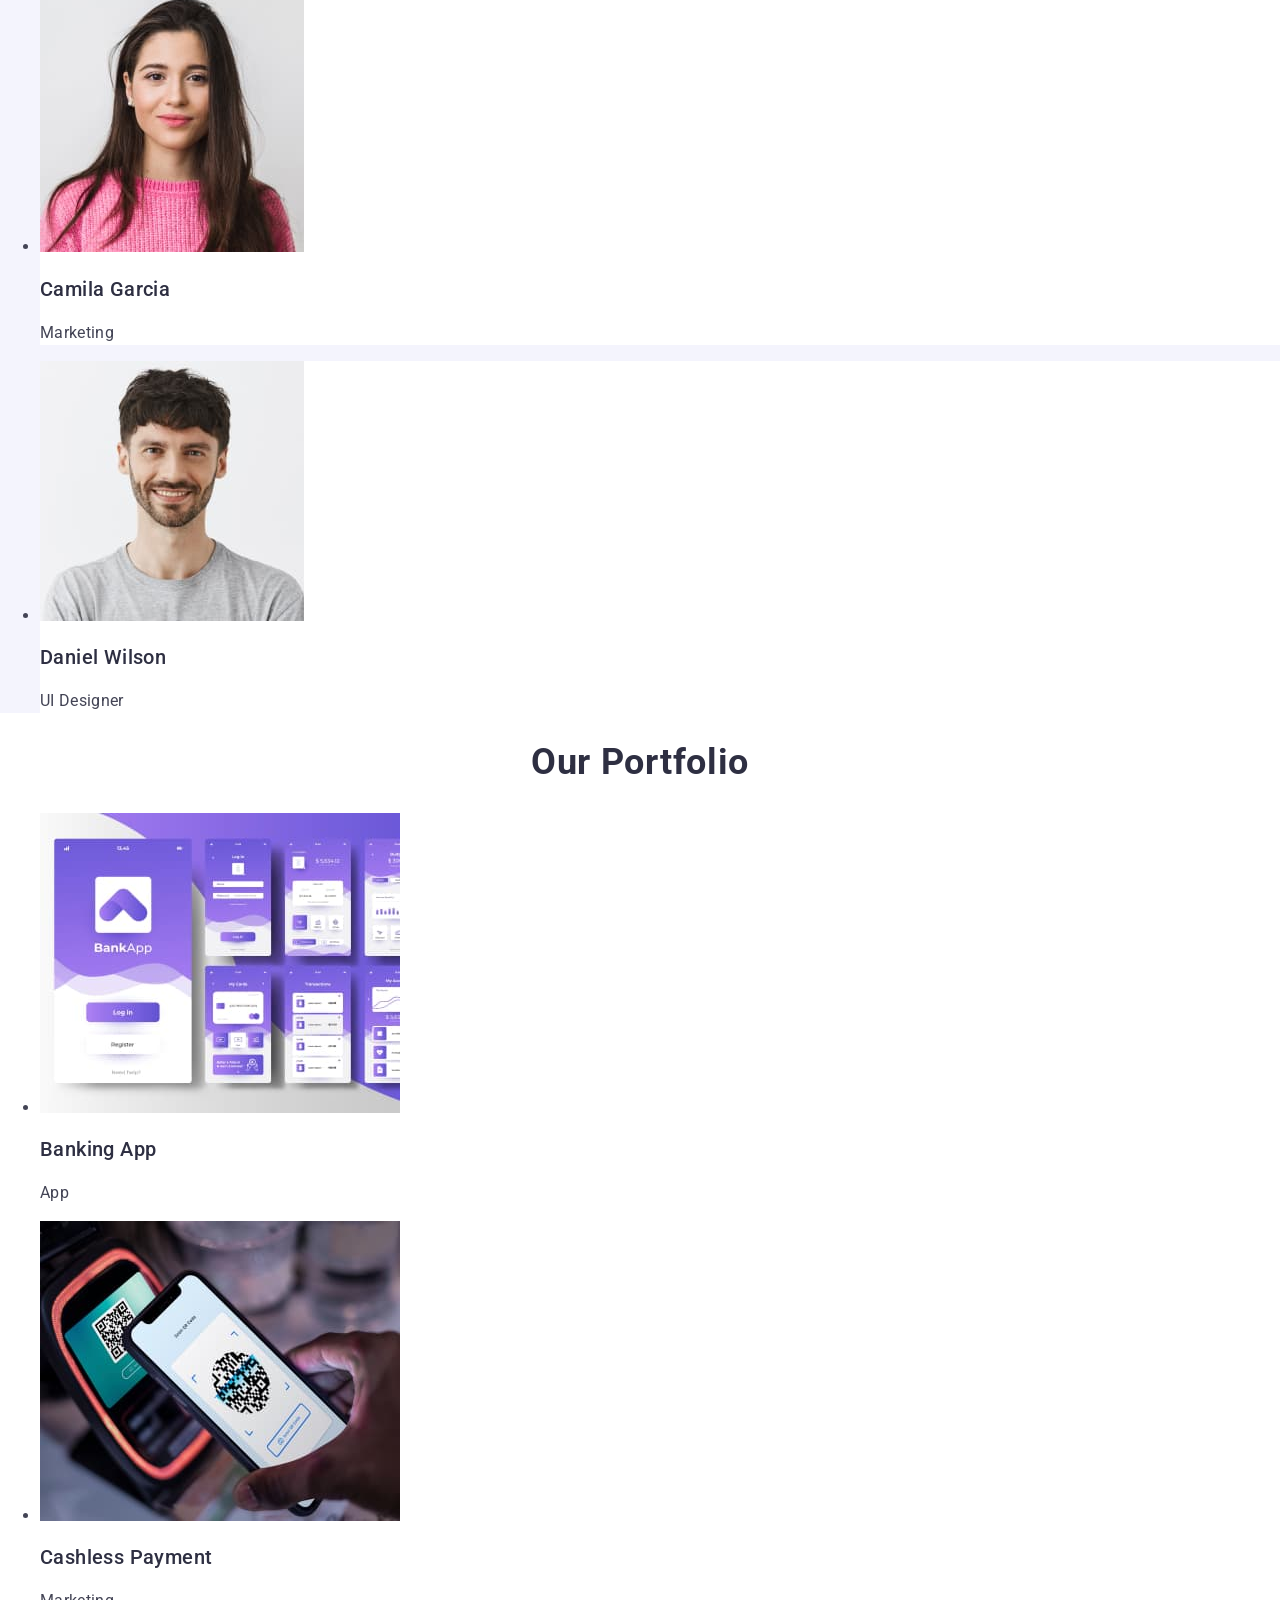
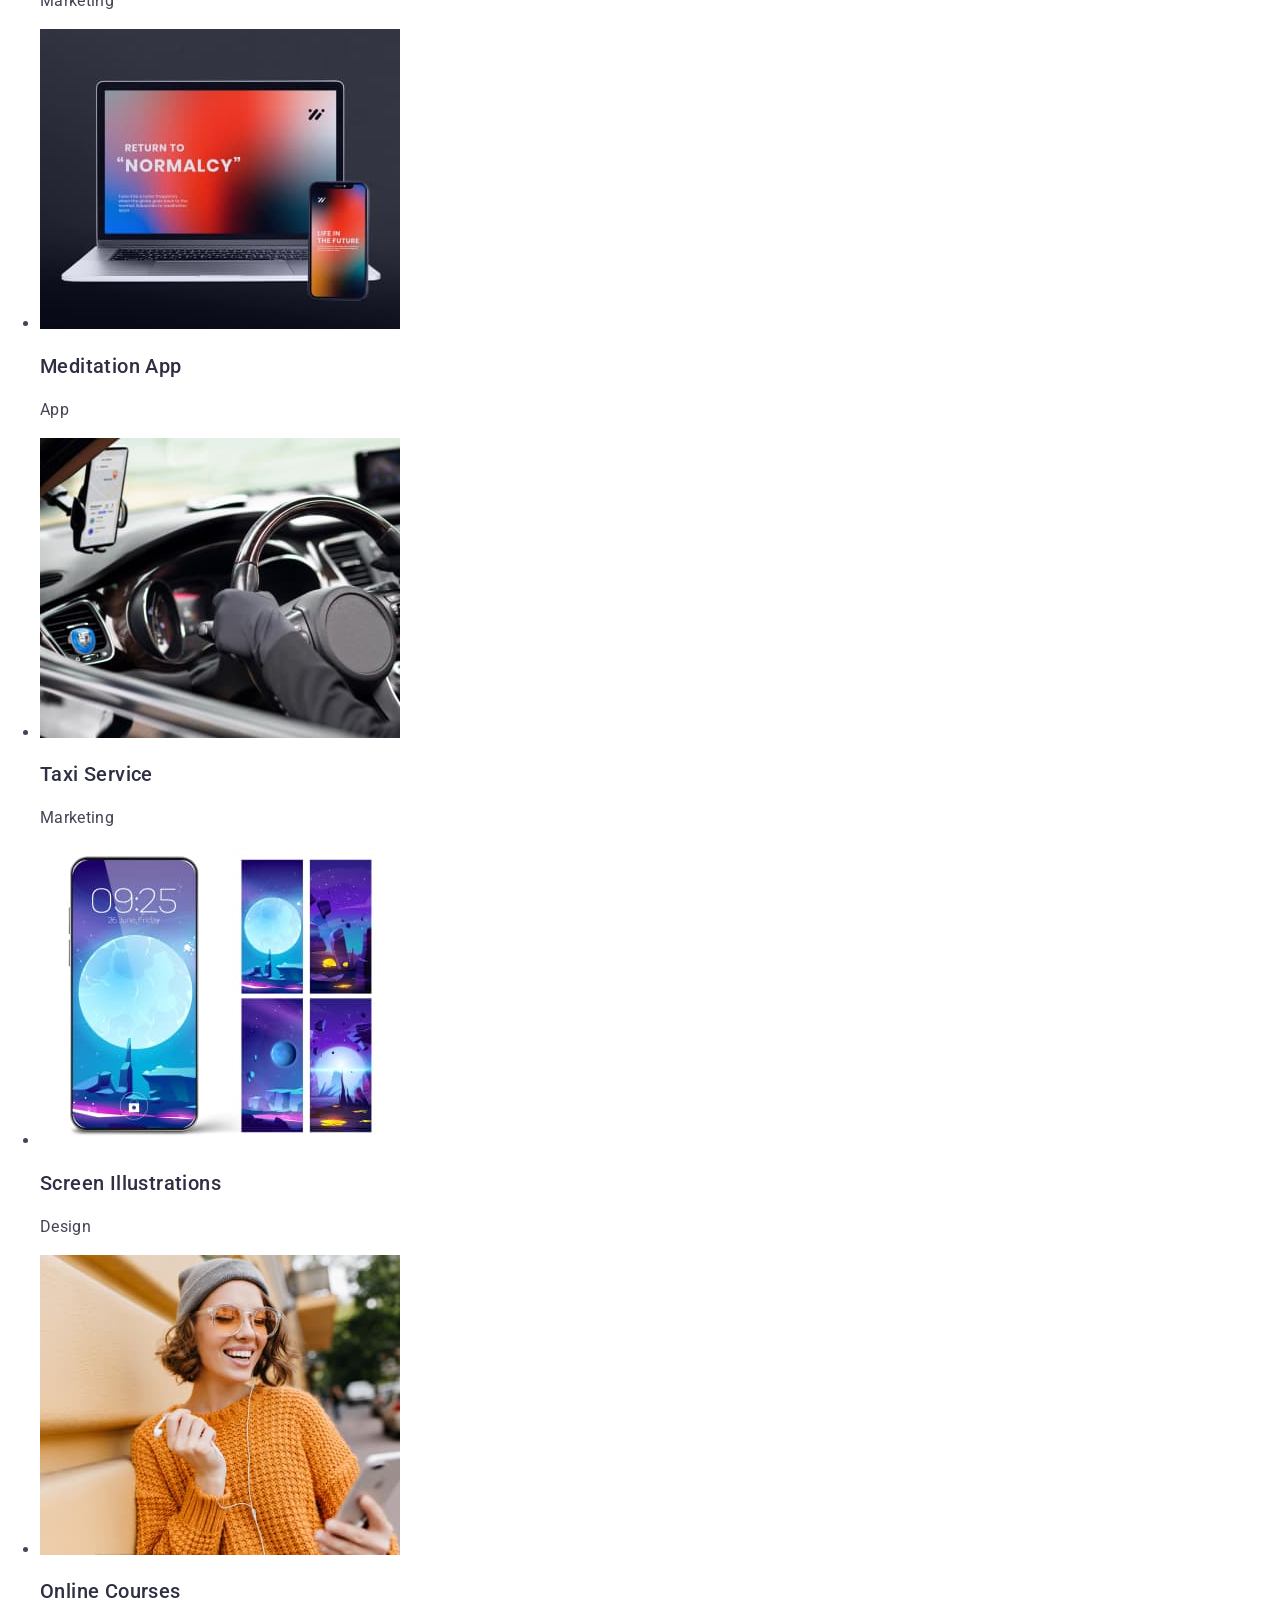
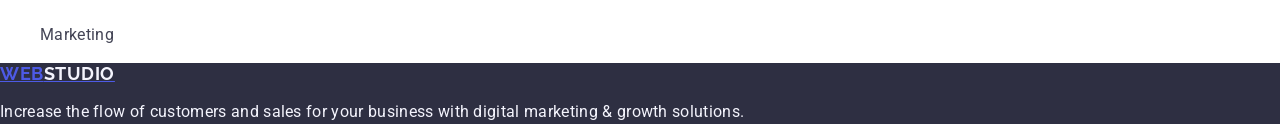
==== commit ee6bbc9a: "Initial commit" ====
--- a/index.html
+++ b/index.html
@@ -1,183 +1,232 @@
 <!DOCTYPE html>
-<html lang="uk">
+<html lang="en">
   <head>
     <meta charset="UTF-8" />
-    <meta http-equiv="X-UA-Compatible" content="IE=edge" />
     <meta name="viewport" content="width=device-width, initial-scale=1.0" />
-    <title>Студія</title>
+    <!-- <meta name="description" content="Effective Solutions for Your Business" /> -->
+    <title>WebStudio</title>
+    <!-- Favicon -->
+    <!-- Fonts -->
     <link rel="preconnect" href="https://fonts.googleapis.com" />
     <link rel="preconnect" href="https://fonts.gstatic.com" crossorigin />
     <link
-      href="https://fonts.googleapis.com/css2?family=Raleway:wght@700&family=Roboto:wght@400;500;700;900&display=swap"
+      href="https://fonts.googleapis.com/css2?family=Raleway:wght@700&family=Roboto:wght@400;500;700&display=swap"
       rel="stylesheet"
     />
+    <!-- modern-normalize -->
     <link
       rel="stylesheet"
-      href="https://cdnjs.cloudflare.com/ajax/libs/modern-normalize/1.0.0/modern-normalize.min.css"
+      href="https://cdn.jsdelivr.net/npm/modern-normalize@2.0.0/modern-normalize.min.css"
     />
+    <!-- Custom style -->
     <link rel="stylesheet" href="./css/styles.css" />
   </head>
-  <body class="page">
-    <!-- шапка -->
+  <body>
+    <!-- *header -->
     <header class="header">
-      <div class="container main-nav">
-        <nav class="site-nav">
-          <a href="./index.html" class="logo link" aria-label="logo"
-            ><span lang="en"><span class="logo-web-blue">Web</span>Studio</span></a
-          >
-          <ul class="list-site-nav list">
-            <li class="item">
-              <a href="./index.html" class="link current link-site-nav">Студія</a>
-            </li>
-            <li class="item">
-              <a href="./portfolio.html" class="link link-site-nav">Портфоліо</a>
-            </li>
-            <li class="item"><a href="" class="link link-site-nav">Контакти</a></li>
-          </ul>
-        </nav>
-        <ul class="list-contacts-header list">
-          <li class="item">
-            <a href="mailto:info@devstudio.com" class="link-contacts-header link"
+      <nav class="header-nav">
+        <a class="main-logo" href="./index.html"
+          >Web<span class="header-logo-accent">Studio</span></a
+        >
+        <ul class="header-nav-list">
+          <li class="header-nav-item">
+            <a class="header-nav-link" href="./index.html">Studio</a>
+          </li>
+          <li class="header-nav-item">
+            <a class="header-nav-link" href="">Portfolio</a>
+          </li>
+          <li class="header-nav-item">
+            <a class="header-nav-link" href="">Contacts</a>
+          </li>
+        </ul>
+      </nav>
+      <address class="header-address">
+        <ul class="header-address-list">
+          <li class="header-address-item">
+            <a class="header-address-link" href="mailto:info@devstudio.com"
               >info@devstudio.com</a
             >
           </li>
-          <li class="item">
-            <a href="tel:+380961111111" class="link-contacts-header link">+38 096 111 11 11</a>
-          </li>
-        </ul>
-      </div>
+          <li class="header-address-item">
+            <a class="header-address-link" href="tel:+110001111111"
+              >+11 (000) 111-11-11</a
+            >
+          </li>
+        </ul>
+      </address>
     </header>
     <main>
-      <!-- перша секція -->
-
-      <section class="section section-hero">
-        <div class="container">
-          <h1 class="section-hero-titel">Ефективні рішення для вашого бізнесу</h1>
-          <button type="button" class="button button-hero">Замовити послугу</button>
-        </div>
-      </section>
-      <!-- друга секція -->
-      <section class="section section-features">
-        <div class="container">
-          <h2 class="section-titel-hidden">Перваги</h2>
-          <ul class="list list-section-features">
-            <li class="features-link">
-              <h3 class="title-section-features">УВАГА ДО ДЕТАЛЕЙ</h3>
-              <p class="paragraph-section-features">
-                Ідейні міркування, і навіть початок повсякденної роботи з формування позиції.
-              </p>
-            </li>
-            <li class="features-link">
-              <h3 class="title-section-features">ПУНКТУАЛЬНІСТЬ</h3>
-              <p class="paragraph-section-features">
-                Завдання організації, особливо рамки і місце навчання кадрів тягне у себе.
-              </p>
-            </li>
-            <li class="features-link">
-              <h3 class="title-section-features">ПЛАНУВАННЯ</h3>
-              <p class="paragraph-section-features">
-                Так само консультація з широким активом значною мірою зумовлює.
-              </p>
-            </li>
-            <li class="features-link">
-              <h3 class="title-section-features">СУЧАСНІ ТЕХНОЛОГІЇ</h3>
-              <p class="paragraph-section-features">
-                Значимість цих проблем настільки очевидна, що реалізація планових завдань.
-              </p>
-            </li>
-          </ul>
-        </div>
-      </section>
-      <!-- третя секція  -->
-      <section class="section section-our-work">
-        <div class="container">
-          <h2 class="section-titel">Чим ми займаємося</h2>
-          <ul class="list our-work-card-list">
-            <li class="item-our-work-card">
-              <img src="./images/box_one.jpg" alt="набір тексту на компютері" width="370" />
-            </li>
-            <li class="item-our-work-card">
-              <img
-                src="./images/box_two.jpg"
-                alt="вибір дизайну програми для телефону"
-                width="370"
-              />
-            </li>
-            <li class="item-our-work-card">
-              <img
-                src="./images/box_three.jpg"
-                alt="вибір кольору дизайнером в процесі роботи"
-                width="370"
-              />
-            </li>
-          </ul>
-        </div>
-      </section>
-      <!-- четверта секція -->
-
-      <section class="section section-team">
-        <div class="container">
-          <h2 class="section-titel">Наша команда</h2>
-          <ul class="list section-team-list">
-            <li class="section-team-item">
-              <img src="./images/img_one.jpg" alt="фото чоловіка" width="270" />
-              <div class="section-team-name">
-                <h3 class="title-section-team">Ігор Дем'яненко</h3>
-                <p class="paragraph-section-team"><span lang="en">Product Designer</span></p>
-              </div>
-            </li>
-            <li class="section-team-item">
-              <img src="./images/img_two.jpg" alt="фото дівчини" width="270" />
-              <div class="section-team-name">
-                <h3 class="title-section-team">Ольга Рєпіна</h3>
-                <p class="paragraph-section-team"><span lang="en">Frontend Developer</span></p>
-              </div>
-            </li>
-            <li class="section-team-item">
-              <img src="./images/img_three.jpg" alt="фото чоловіка" width="270" />
-              <div class="section-team-name">
-                <h3 class="title-section-team">Микола Тарасов</h3>
-                <p class="paragraph-section-team"><span lang="en">Marketing</span></p>
-              </div>
-            </li>
-            <li class="section-team-item">
-              <img src="./images/img_four.jpg" alt="фото чоловіка" width="270" />
-              <div class="section-team-name">
-                <h3 class="title-section-team">Михайло Єрмаков</h3>
-                <p class="paragraph-section-team"><span lang="en">UI Designer</span></p>
-              </div>
-            </li>
-          </ul>
-        </div>
+      <!-- *section hero -->
+      <section class="hero">
+        <h1 class="hero-titel">Effective Solutions for Your Business</h1>
+        <button class="hero-button" type="button">Order Service</button>
+      </section>
+      <!-- *section advantages -->
+      <section class="advantages">
+        <h2 class="advantages-titel">advantages</h2>
+        <ul class="advantages-list">
+          <li class="advantages-item">
+            <h3 class="advantages-titel-caption">Strategy</h3>
+            <p class="advantages-desc">
+              Our goal is to identify the business problem to walk away with the
+              perfect and creative solution.
+            </p>
+          </li>
+          <li class="advantages-item">
+            <h3 class="advantages-titel-caption">Punctuality</h3>
+            <p class="advantages-desc">
+              Bring the key message to the brand's audience for the best price
+              within the shortest possible time.
+            </p>
+          </li>
+          <li class="advantages-item">
+            <h3 class="advantages-titel-caption">Diligence</h3>
+            <p class="advantages-desc">
+              Research and confirm brands that present the strongest digital
+              growth opportunities and minimize risk.
+            </p>
+          </li>
+          <li class="advantages-item">
+            <h3 class="advantages-titel-caption">Technologies</h3>
+            <p class="advantages-desc">
+              Design practice focused on digital experiences. We bring forth a
+              deep passion for problem-solving.
+            </p>
+          </li>
+        </ul>
+      </section>
+      <!-- *section team -->
+      <section class="team">
+        <h2 class="team-titel">Our Team</h2>
+        <ul class="team-list">
+          <li class="team-item">
+            <img
+              class="team-pic"
+              src="./images/team/img-3.jpg"
+              alt="photo man"
+              width="264"
+              height="260"
+            />
+            <h3 class="team-titel-caption">Mark Guerrero</h3>
+            <p class="team-desc">Product Designer</p>
+          </li>
+          <li class="team-item">
+            <img
+              class="team-pic"
+              src="./images/team/img-2.jpg"
+              alt="photo man"
+              width="264"
+              height="260"
+            />
+            <h3 class="team-titel-caption">Tom Ford</h3>
+            <p class="team-desc">Frontend Developer</p>
+          </li>
+          <li class="team-item">
+            <img
+              class="team-pic"
+              src="./images/team/img-1.jpg"
+              alt="photo woman"
+              width="264"
+              height="260"
+            />
+            <h3 class="team-titel-caption">Camila Garcia</h3>
+            <p class="team-desc">Marketing</p>
+          </li>
+          <li class="team-item">
+            <img
+              class="team-pic"
+              src="./images/team/img.jpg"
+              alt="photo man"
+              width="264"
+              height="260"
+            />
+            <h3 class="team-titel-caption">Daniel Wilson</h3>
+            <p class="team-desc">UI Designer</p>
+          </li>
+        </ul>
+      </section>
+      <!-- *our portfolio -->
+      <section class="portfolio">
+        <h2 class="portfolio-titel">Our Portfolio</h2>
+        <ul class="portfolio-list">
+          <li class="portfolio-item">
+            <img
+              class="portfolio-pic"
+              src="./images/portfolio/imgportfolio-5.jpg"
+              alt="photo banking app"
+              width="360"
+              height="300"
+            />
+            <h3 class="portfolio-titel-caption">Banking App</h3>
+            <p class="portfolio-desc">App</p>
+          </li>
+          <li class="portfolio-item">
+            <img
+              class="portfolio-pic"
+              src="./images/portfolio/imgportfolio-4.jpg"
+              alt="photo phone"
+              width="360"
+              height="300"
+            />
+            <h3 class="portfolio-titel-caption">Cashless Payment</h3>
+            <p class="portfolio-desc">Marketing</p>
+          </li>
+          <li class="portfolio-item">
+            <img
+              class="portfolio-pic"
+              src="./images/portfolio/imgportfolio-3.jpg"
+              alt="photo laptop"
+              width="360"
+              height="300"
+            />
+            <h3 class="portfolio-titel-caption">Meditation App</h3>
+            <p class="portfolio-desc">App</p>
+          </li>
+          <li class="portfolio-item">
+            <img
+              class="portfolio-pic"
+              src="./images/portfolio/imgportfolio-2.jpg"
+              alt="photo car"
+              width="360"
+              height="300"
+            />
+            <h3 class="portfolio-titel-caption">Taxi Service</h3>
+            <p class="portfolio-desc">Marketing</p>
+          </li>
+          <li class="portfolio-item">
+            <img
+              class="portfolio-pic"
+              src="./images/portfolio/imgportfolio-1.jpg"
+              alt="photo phone"
+              width="360"
+              height="300"
+            />
+            <h3 class="portfolio-titel-caption">Screen Illustrations</h3>
+            <p class="portfolio-desc">Design</p>
+          </li>
+          <li class="portfolio-item">
+            <img
+              class="portfolio-pic"
+              src="./images/portfolio/imgportfolio.jpg"
+              alt="photo woman"
+              width="360"
+              height="300"
+            />
+            <h3 class="portfolio-titel-caption">Online Courses</h3>
+            <p class="portfolio-desc">Marketing</p>
+          </li>
+        </ul>
       </section>
     </main>
-    <!-- футер -->
-
+    <!-- *footer -->
     <footer class="footer">
-      <div class="container">
-        <a href="./index.html" class="footer-logo" aria-label="logo"
-          ><span lang="en"><span class="logo-web-blue">Web</span>Studio</span></a
-        >
-        <address class="address-footer">
-          <ul class="contacts-footer list">
-            <li>
-              <a
-                href="https://www.google.com/maps/place/%D0%B1%D1%83%D0%BB.+%D0%9B%D0%B5%D1%81%D0%B8+%D0%A3%D0%BA%D1%80%D0%B0%D0%B8%D0%BD%D0%BA%D0%B8,+26,+%D0%9A%D0%B8%D0%B5%D0%B2,+%D0%A3%D0%BA%D1%80%D0%B0%D0%B8%D0%BD%D0%B0,+02000/@50.4265807,30.53838x58,17z/data=!3m1!4b1!4m5!3m4!1s0x40d4cf0e033ecbe9:0x57a4dffefec77da0!8m2!3d50.4265807!4d30.5383858"
-                target="_blank"
-                rel="noopener noreferrer"
-                class="contacts-footer-street"
-                >м. Київ, пр-т Лесі Українки, 26</a
-              >
-            </li>
-            <li>
-              <a href="mailto:info@devstudio.com" class="contacts-footer-mail"
-                >info@devstudio.com</a
-              >
-            </li>
-            <li><a href="tel:+380961111111" class="contacts-footer-tel">+38 096 111 11 11</a></li>
-          </ul>
-        </address>
-      </div>
+      <a class="main-logo" href="./index.html"
+        >Web<span class="footer-logo-accent">Studio</span></a
+      >
+      <p class="footer-desc">
+        Increase the flow of customers and sales for your business with digital
+        marketing & growth solutions.
+      </p>
     </footer>
   </body>
 </html>
--- a/css/styles.css
+++ b/css/styles.css
@@ -1,491 +1,151 @@
-:root {
---color-accent-two: #FFFFFF;
---color-logo: #000000;
---color-accent: #2196F3;
---color-titel-nav: #212121;
---color-main: #757575;
---color-contactsfooter: rgba(255, 255, 255, 0.6);
---background-color-hero: #2F303A;
---background-color-sectionteam: #F5F4FA;
---button-active: #188CE8;
---color-accent-three: #ECECEC;
+/* Base styles */
+body {
+  font-family: 'Roboto', sans-serif;
+  color: #434455;
+  background-color: #fff;
 }
 
-body {
-    color: var(--color-main);
-    background-color: var(--color-accent-two);
-    font-family: Roboto, sans-serif;
+/* Reset styles */
+/* ul,
+ol {
+  list-style-type: none;
+} */
+
+/* a {
+  text-decoration: none;
 }
 
-img,
-a {
-    display: block;
+button {
+  cursor: pointer;
+} */
+
+/* Common styles */
+
+.team-titel,
+.portfolio-titel {
+  color: #2e2f42;
+  text-align: center;
+  font-size: 36px;
+  line-height: 1.11;
+  letter-spacing: 0.02em;
+  text-transform: capitalize;
 }
 
-.button {
-    cursor: pointer;
+.advantages-titel-caption,
+.team-titel-caption,
+.portfolio-titel-caption {
+  color: #2e2f42;
+  font-size: 20px;
+  font-weight: 500;
+  line-height: 1.2;
+  letter-spacing: 0.02em;
 }
 
-.list {
-    list-style: none;
-    padding: 0;
-    margin: 0;
+.advantages-desc,
+.team-desc,
+.portfolio-desc {
+  font-size: 16px;
+  line-height: 1.5;
+  letter-spacing: 0.02em;
 }
 
-.link {
-    text-decoration: none;
+/* !header */
+
+.main-logo {
+  color: #4d5ae5;
+  font-family: 'Raleway', sans-serif;
+  font-size: 18px;
+  font-weight: 700;
+  line-height: 1.17;
+  letter-spacing: 0.03em;
+  text-transform: uppercase;
 }
 
-/* !nav */
-
-.header {
-    border-bottom: 1px solid var(--color-accent-three);
+.header-logo-accent {
+  color: #2e2f42;
 }
 
-.container {
-    margin-left: auto;
-    margin-right: auto;
-    padding: 0 15px;
-    width: 1200px;
+.header-nav-link {
+  color: #2e2f42;
+  font-size: 16px;
+  font-weight: 500;
+  line-height: 1.5;
+  letter-spacing: 0.02em;
 }
 
-.main-nav { 
-    display: flex;
-    border-bottom: 1px var(--color-accent-three);
+address {
+  font-style: normal;
 }
 
-.site-nav {
-    display: flex;
+.header-address-link {
+  color: #434455;
+  font-size: 16px;
+  /* font-weight: 400; */
+  line-height: 1.5;
+  letter-spacing: 0.02em;
 }
 
-.list-site-nav {
-    display: flex;
+.header-nav-link:focus,
+.header-nav-link:hover {
+  color: #404bbf;
 }
 
-.logo {
-    margin-right: 93px;
-    padding-top: 24px;
-    padding-bottom: 24px;
-    display: block;
-    
-    color: var(--color-logo);
-    text-decoration: none;
-    font-family: Raleway, sans-serif;
-    font-weight: 700;
-    font-size: 26px;
-    line-height: 1.2;
-    letter-spacing: 0.03em;
-    
+.header-address-link:focus,
+.header-address-link:hover {
+  color: #404bbf;
 }
 
-.logo-web-blue {
-    color: var(--color-accent);
+/* !hero */
+
+.hero {
+  background-color: #2e2f42;
 }
 
-.link-site-nav {
-    display: block;
-    padding-top: 32px;
-    padding-bottom: 32px;
-
-    color: var(--color-titel-nav);
-    font-weight: 500;
-    font-size: 14px;
-    line-height: 1.14;
-    letter-spacing: 0.02em;
-
+.hero-titel {
+  color: #fff;
+  text-align: center;
+  font-size: 56px;
+  line-height: 1.07;
+  letter-spacing: 0.02em;
 }
 
-.site-nav .item:not(:last-child){
-    margin-right: 50px;
+.hero-button {
+  color: #fff;
+  cursor: pointer;
+  font-size: 16px;
+  font-weight: 500;
+  line-height: 1.5;
+  letter-spacing: 0.04em;
+
+  background-color: #4d5ae5;
 }
 
-.link.current {
-    color: var(--color-accent);
+.hero-button:hover,
+.hero-button:focus {
+  background-color: #404bbf;
 }
 
-.link-site-nav:hover,
-.link-site-nav:focus,
-.link-site-nav:active {
-    color: var(--color-accent);
+/* !team */
+
+.team {
+  background-color: #f4f4fd;
+}
+.team-item {
+  background-color: #fff;
+}
+/* !footer */
+
+.footer {
+  background-color: #2e2f42;
 }
 
-.list-contacts-header {
-    display: flex;
-    margin-left: auto;
+.footer-logo-accent {
+  color: #f4f4fd;
 }
 
-
-.list-contacts-header .item:not(:last-child) {
-    margin-right: 50px;
+.footer-desc {
+  color: #f4f4fd;
+  font-size: 16px;
+  line-height: 1.5;
+  letter-spacing: 0.02em;
 }
-
-.link-contacts-header {
-    display: block;
-    padding-top: 32px;
-    padding-bottom: 32px;
-    margin-left: auto;
-
-    color: var(--color-main);
-    text-decoration: none;
-    font-weight: 500;
-    font-size: 14px;
-    line-height: 1.14;
-    letter-spacing: 0.02em;
-}
-
-.link-contacts-header:hover,
-.link-contacts-header:focus {
-    color: var(--color-accent);
-}
-
-/* !<!-- перша секція --> */
-.section {
-    padding-top: 94px;
-    padding-bottom: 94px;
-}
-
-.section-hero {
-    padding-top: 200px;
-    padding-bottom: 200px;
-    background-color: var(--background-color-hero);
-    text-align: center;
-}
-
-.section-hero-titel {
-    margin-top: 0;
-    margin-bottom: 58px;
-    width: 696px;
-    margin-right: auto;
-    margin-left: auto;
-
-
-    color: var(--color-accent-two);
-    font-weight: 900;
-    font-size: 44px;
-    line-height: 1.36;
-    text-align: center;
-    letter-spacing: 0.06em;
-    text-transform: uppercase;
-}
-
-.button-hero {
-    border-radius: 4px;
-    padding: 10px 32px;
-    margin: 0 auto;
-
-
-    background-color: var(--color-accent);
-    color: var(--color-accent-two);
-    border: none;
-    font-weight: 700;
-    line-height: 1.9;
-    letter-spacing: 0.06em;
-}
-
-.button-hero:hover,
-.button-hero:focus {
-    color: var(--color-accent-two);
-    background-color: var(--button-active);
-    outline: none;
-}
-
-/* !<!-- друга секція --> */
-.section-features {
-    padding-top: 94px;
-    padding-bottom: 94px;
-}
-
-.list-section-features {
-    display: flex;
-}
-
-.features-link {
-    width: 270px;
-
-}
-
-.features-link:not(:last-child) {
-    margin-right: 30px;
-}
-
-.section-titel-hidden {
-        position: absolute;
-        width: 1px;
-        height: 1px;
-        margin: -1px;
-        border: 0;
-        padding: 0;
-        
-        white-space: nowrap;
-        clip-path: inset(100%);
-        clip: rect(0 0 0 0);
-        overflow: hidden;
-}
-
-.title-section-features {
-    margin-top: 0;
-    margin-bottom: 10px;
-
-    color: var(--color-titel-nav);
-    font-size: 14px;
-    line-height: 1.14;
-    letter-spacing: 0.03em;
-    text-transform: uppercase;
-}
-
-.paragraph-section-features {
-    margin-top: 0;
-    margin-bottom: 0;
-
-    font-size: 14px;
-    line-height: 1.7;
-    letter-spacing: 0.03em;
-}
-
-/* ! третя секція  */
-.section-our-work{
-    padding-top: 0;
-    padding-bottom: 94px;
-
-}
-.section-titel {
-    margin-top: 0;
-    margin-bottom: 50px;
-
-    color: var(--color-titel-nav);
-    font-weight: 700;
-    font-size: 36px;
-    line-height: 1.66;
-    text-align: center;
-    letter-spacing: 0.03em;
-}
-
-.our-work-card-list {
-    display: flex;
-    
-}
-
-.item-our-work-card {
-    width: 370px;
-}
-
-.item-our-work-card:not(:last-child) {
-    margin-right: 30px;
-
-}
-
-/* !<!-- четверта секція --> */
-
-.section-team {
-    background-color: var(--background-color-sectionteam);
-}
-
-.section-team-list {
-    display: flex;
-    
-
-}
-
-.section-team-item {
-    width: 270px;
-    border-radius: 0px 0px 4px 4px;
-    box-shadow: 0px 1px 3px rgba(0, 0, 0, 0.12), 0px 1px 1px rgba(0, 0, 0, 0.14), 0px 2px 1px rgba(0, 0, 0, 0.2);
-
-    background-color: #FFFFFF;
-}
-
-.section-team-item:not(:last-child){
-    margin-right: 30px;
-    
-}
-
-.section-team-name {
-    padding-top: 30px;
-    padding-bottom: 30px;
-    }
-
-.title-section-team {
-    margin-top: 0px;
-    margin-bottom: 10px;
-
-    color: var(--color-titel-nav);
-    font-weight: 500;
-    font-size: 16px;
-    line-height: 1.2;
-    text-align: center;
-    letter-spacing: 0.03em;
-}
-
-.paragraph-section-team {
-    margin-top: 0;
-    margin-bottom: 0px;
-
-    font-size: 16px;
-    line-height: 1.2;
-    text-align: center;
-    letter-spacing: 0.03em;
-}
-
-/* !<!--! портфоліо --> */
-
-/* !кнопка 4 портфоліо   */
-
-.list-filter {
-    display: flex;
-    justify-content: center;
-    margin-bottom: 30px;
-}
-
-.button-item:not(:last-child) {
-    margin-right: 8px;
-}
-
-.button-filter {
-    border-radius: 4px;
-    padding: 6px 22px;
-    border: none;
-
-    background-color: var(--background-color-sectionteam);
-    color: var(--color-titel-nav);
-    font-weight: 500;
-    line-height: 1.6;
-    letter-spacing: 0.03em;
-}
-
-.button-filter:hover,
-.button-filter:focus {
-    color: var(--color-accent-two);
-    background-color: var(--color-accent);
-    outline: none;
-}
-
-/* !катки  портфоліо   */
-.list-sample-work {
-    display: flex;
-    flex-wrap: wrap;
-}
-
-.works-item {
-    margin-bottom: 30px;
-    margin-right: 30px;
-    flex-basis: calc((100% - 2 * 30px) / 3);
-}
-
-.works-item:nth-child(3n){
-    margin-right: 0;
-}
-
-.works-item:nth-last-child(-n + 3){
-    margin-bottom: 0;
-}
-
-.works-examples {
-    padding-top: 20px;
-    padding-left: 24px;
-    padding-bottom: 20px;
-    padding-right: 24px;
-    border-bottom: 1px solid var(--color-accent-three);
-    border-left: 1px solid var(--color-accent-three);
-    border-right: 1px solid var(--color-accent-three);
-}
-
-.list-sample-work-titel {
-    margin-top: 0;
-    margin-bottom: 4px;
-
-    color: var(--color-titel-nav);
-    font-size: 18px;
-    line-height: 2;
-    letter-spacing: 0.06em;
-}
-
-.list-sample-work-paragraph {
-    margin: 0;
-    
-    color: var(--color-main);
-    line-height: 1.9;
-    letter-spacing: 0.03em;
-}
-
-/* !фотер */
-
-.footer {
-    padding-top: 60px;
-    padding-bottom: 60px;
-    cursor: pointer;
-
-    background-color: var(--background-color-hero);
-}
-
-.footer-logo {
-    margin-top: 0;
-    margin-bottom: 20px;
-
-    color: var(--color-accent-two);
-    text-decoration: none;
-    font-family: Raleway, sans-serif;
-    font-weight: 700;
-    font-size: 26px;
-    line-height: 1.2;
-    letter-spacing: 0.03em;
-}
-
-.contacts-footer-street {
-    margin-bottom: 9px;
-
-
-    color: var(--color-accent-two);
-    text-decoration: none;
-    font-style: normal;
-    font-size: 14px;
-    line-height: 1.7;
-    letter-spacing: 0.03em;
-}
-
-.contacts-footer-mail {
-    margin-bottom: 9px;
-
-    border-bottom-color: var(--color-contactsfooter);
-}
-
-.contacts-footer-mail,
-.contacts-footer-tel {
-    color: var(--color-contactsfooter);
-    text-decoration: none;
-    font-style: normal;
-    font-size: 14px;
-    line-height: 1.7;
-    letter-spacing: 0.03em;
-}
-
-.contacts-footer-street:hover,
-.contacts-footer-mail:hover,
-.contacts-footer-tel:hover { 
-    color: var(--color-accent);
-}
-
-.contacts-footer-street:focus,
-.contacts-footer-mail:focus,
-.contacts-footer-tel:focus { 
-    color: var(--color-accent);
-}
-
-
-
-
-
-
-
-
-
-
-
-
-
-
-
-
-
-
-
-
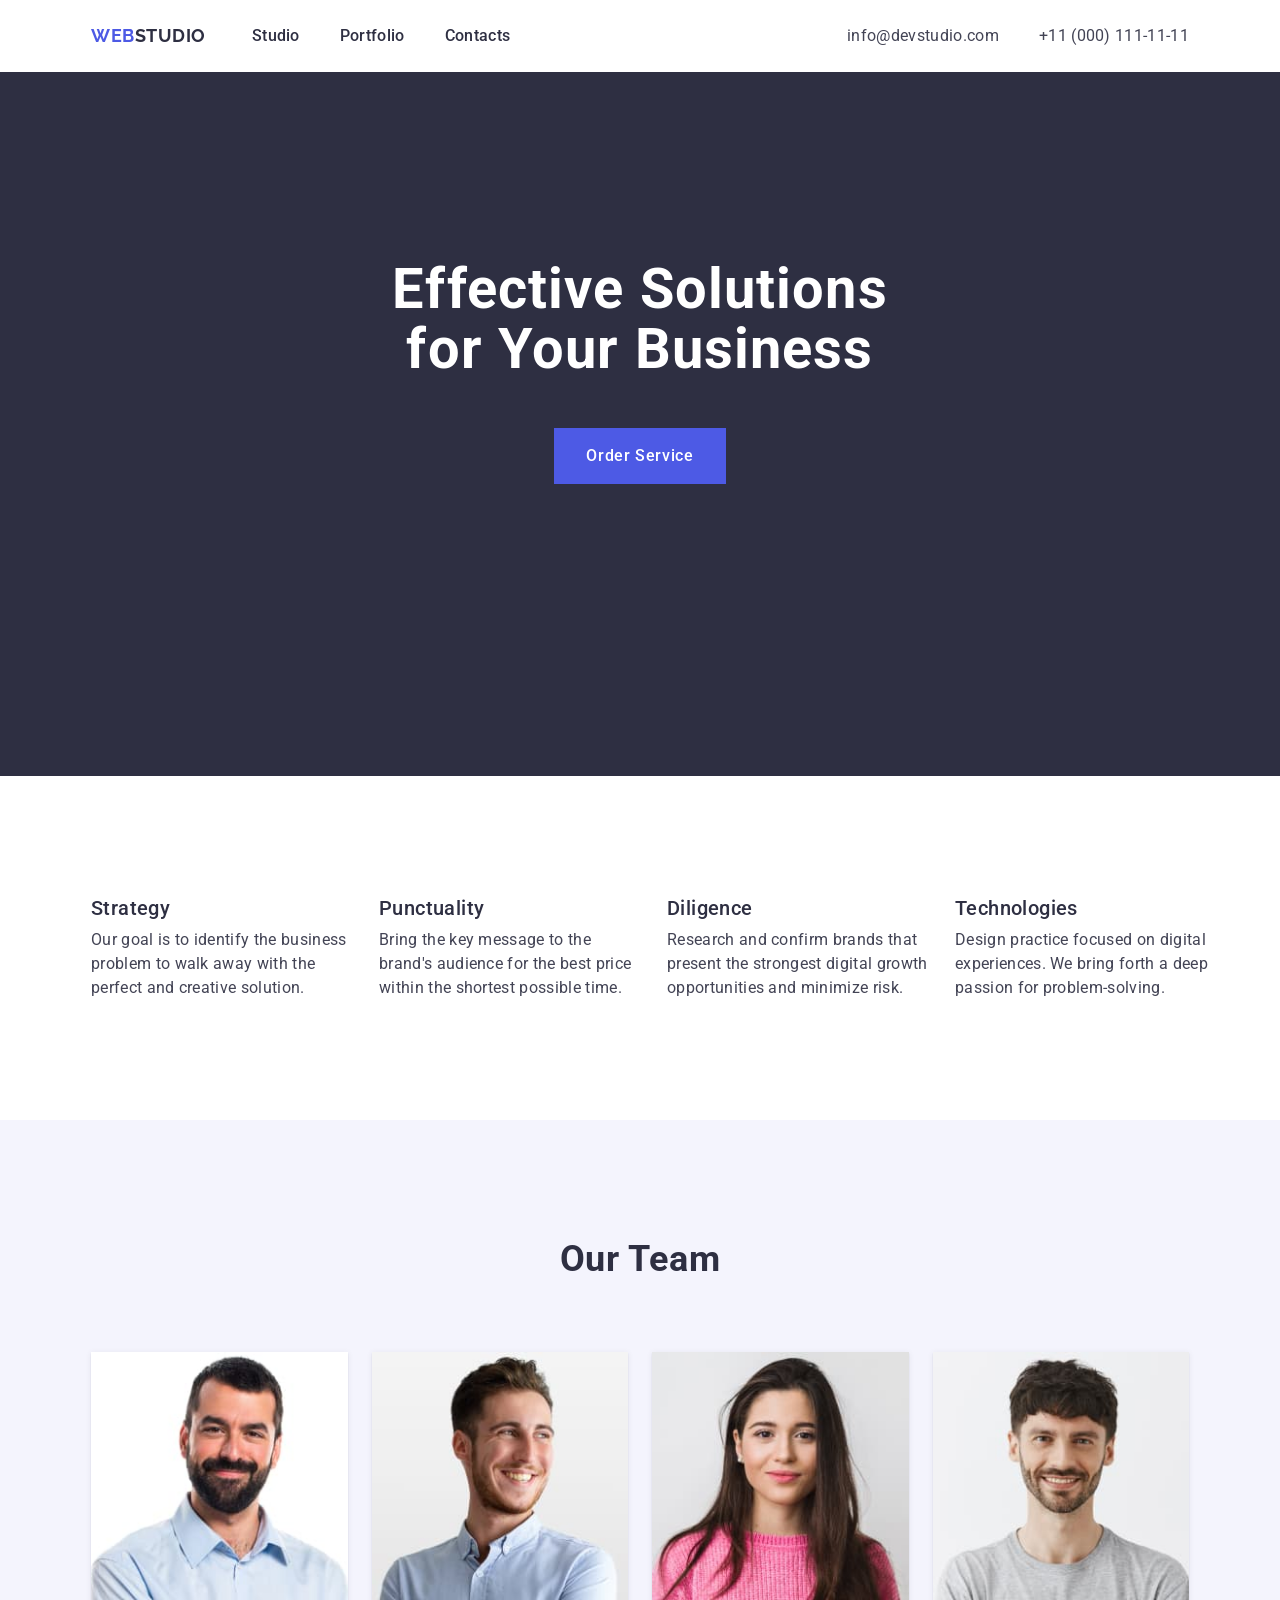
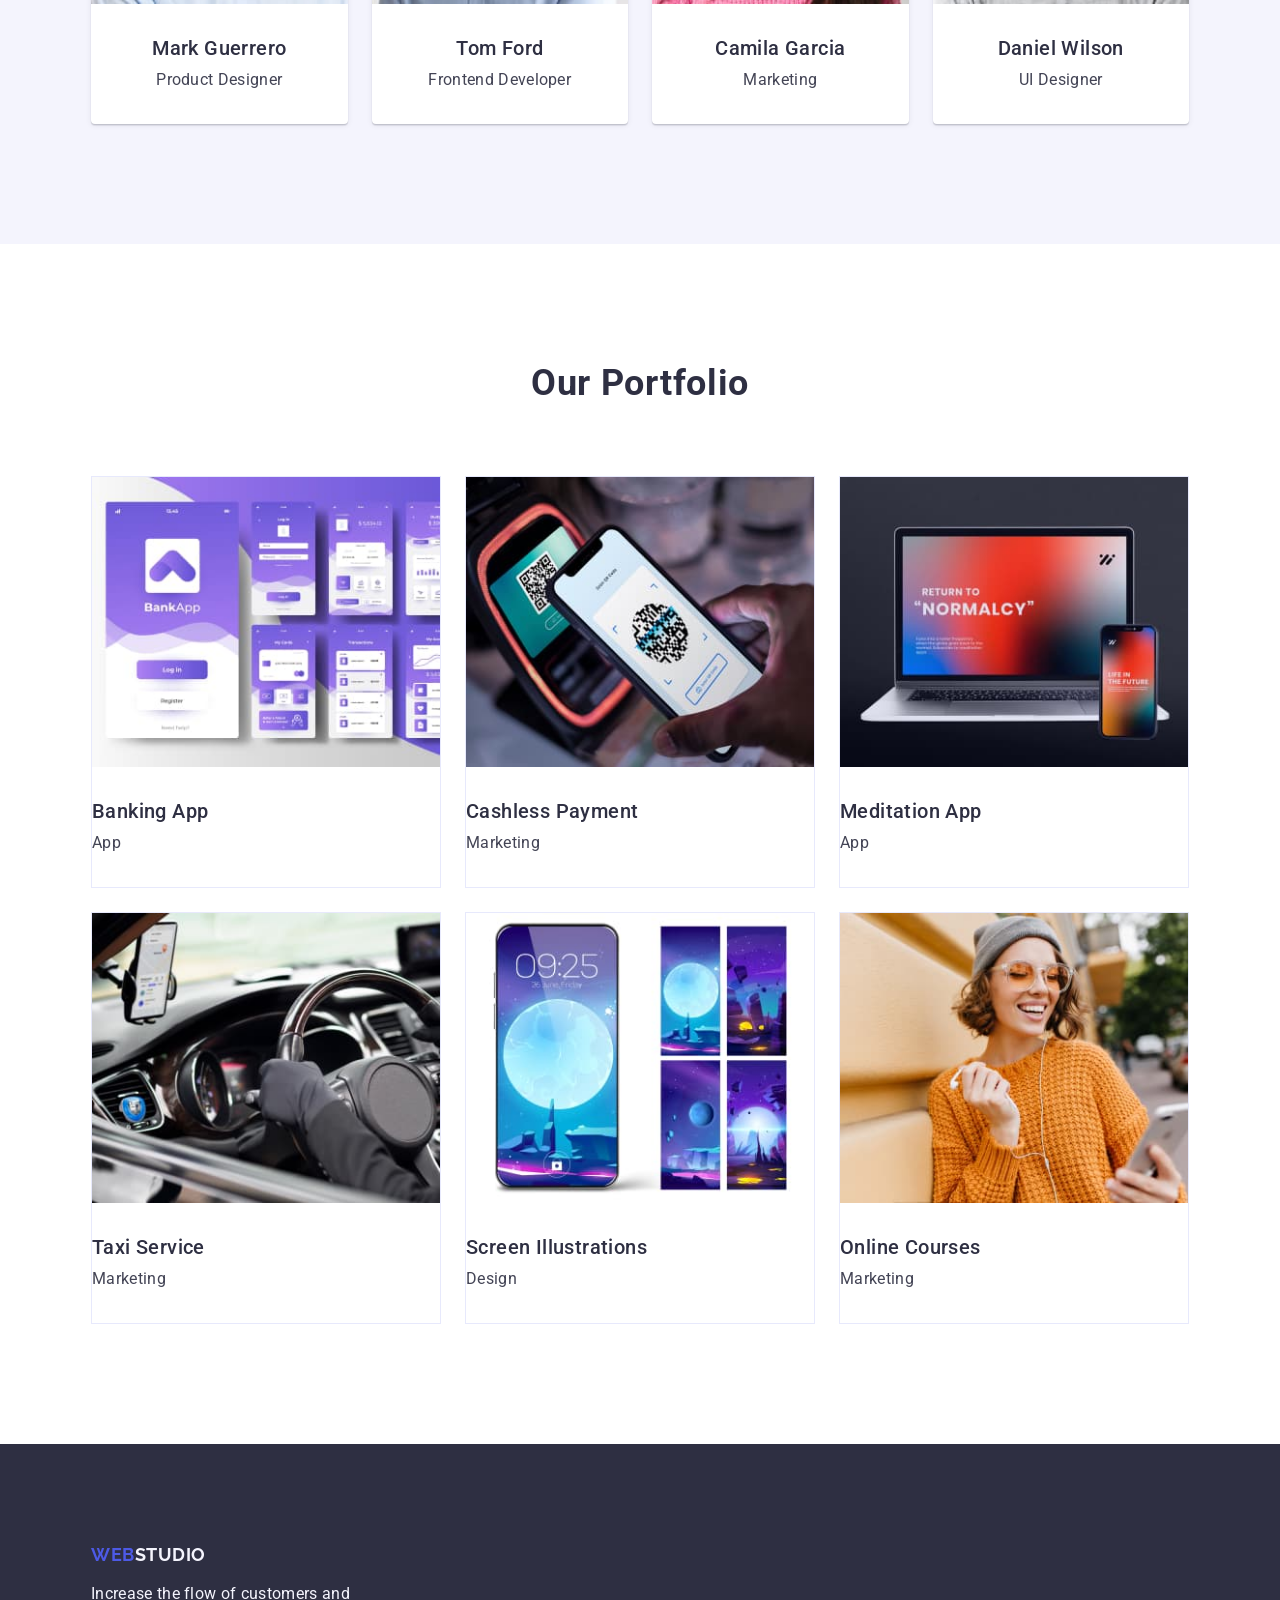
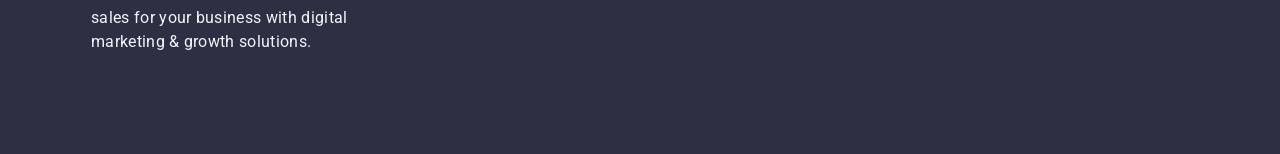
==== commit f57167ab: "finish work" ====
--- a/index.html
+++ b/index.html
@@ -24,209 +24,221 @@
   <body>
     <!-- *header -->
     <header class="header">
-      <nav class="header-nav">
-        <a class="main-logo" href="./index.html"
-          >Web<span class="header-logo-accent">Studio</span></a
-        >
-        <ul class="header-nav-list">
-          <li class="header-nav-item">
-            <a class="header-nav-link" href="./index.html">Studio</a>
-          </li>
-          <li class="header-nav-item">
-            <a class="header-nav-link" href="">Portfolio</a>
-          </li>
-          <li class="header-nav-item">
-            <a class="header-nav-link" href="">Contacts</a>
-          </li>
-        </ul>
-      </nav>
-      <address class="header-address">
-        <ul class="header-address-list">
-          <li class="header-address-item">
-            <a class="header-address-link" href="mailto:info@devstudio.com"
-              >info@devstudio.com</a
-            >
-          </li>
-          <li class="header-address-item">
-            <a class="header-address-link" href="tel:+110001111111"
-              >+11 (000) 111-11-11</a
-            >
-          </li>
-        </ul>
-      </address>
+      <div class="header-container container">
+        <nav class="header-nav">
+          <a class="main-logo" href="./index.html"
+            >Web<span class="header-logo-accent">Studio</span></a
+          >
+          <ul class="header-nav-list">
+            <li class="header-nav-item">
+              <a class="header-nav-link" href="./index.html">Studio</a>
+            </li>
+            <li class="header-nav-item">
+              <a class="header-nav-link" href="">Portfolio</a>
+            </li>
+            <li class="header-nav-item">
+              <a class="header-nav-link" href="">Contacts</a>
+            </li>
+          </ul>
+        </nav>
+        <address class="header-address">
+          <ul class="header-address-list">
+            <li class="header-address-item">
+              <a class="header-address-link" href="mailto:info@devstudio.com"
+                >info@devstudio.com</a
+              >
+            </li>
+            <li class="header-address-item">
+              <a class="header-address-link" href="tel:+110001111111"
+                >+11 (000) 111-11-11</a
+              >
+            </li>
+          </ul>
+        </address>
+      </div>
     </header>
     <main>
       <!-- *section hero -->
-      <section class="hero">
-        <h1 class="hero-titel">Effective Solutions for Your Business</h1>
-        <button class="hero-button" type="button">Order Service</button>
+      <section class="hero section">
+        <div class="hero-container container">
+          <h1 class="hero-titel">Effective Solutions for Your Business</h1>
+          <button class="hero-button" type="button">Order Service</button>
+        </div>
       </section>
       <!-- *section advantages -->
-      <section class="advantages">
-        <h2 class="advantages-titel">advantages</h2>
-        <ul class="advantages-list">
-          <li class="advantages-item">
-            <h3 class="advantages-titel-caption">Strategy</h3>
-            <p class="advantages-desc">
-              Our goal is to identify the business problem to walk away with the
-              perfect and creative solution.
-            </p>
-          </li>
-          <li class="advantages-item">
-            <h3 class="advantages-titel-caption">Punctuality</h3>
-            <p class="advantages-desc">
-              Bring the key message to the brand's audience for the best price
-              within the shortest possible time.
-            </p>
-          </li>
-          <li class="advantages-item">
-            <h3 class="advantages-titel-caption">Diligence</h3>
-            <p class="advantages-desc">
-              Research and confirm brands that present the strongest digital
-              growth opportunities and minimize risk.
-            </p>
-          </li>
-          <li class="advantages-item">
-            <h3 class="advantages-titel-caption">Technologies</h3>
-            <p class="advantages-desc">
-              Design practice focused on digital experiences. We bring forth a
-              deep passion for problem-solving.
-            </p>
-          </li>
-        </ul>
+      <section class="advantages section">
+        <div class="container">
+          <h2 class="advantages-titel visually-hidden">advantages</h2>
+          <ul class="advantages-list">
+            <li class="advantages-item">
+              <h3 class="advantages-titel-caption">Strategy</h3>
+              <p class="advantages-desc">
+                Our goal is to identify the business problem to walk away with
+                the perfect and creative solution.
+              </p>
+            </li>
+            <li class="advantages-item">
+              <h3 class="advantages-titel-caption">Punctuality</h3>
+              <p class="advantages-desc">
+                Bring the key message to the brand's audience for the best price
+                within the shortest possible time.
+              </p>
+            </li>
+            <li class="advantages-item">
+              <h3 class="advantages-titel-caption">Diligence</h3>
+              <p class="advantages-desc">
+                Research and confirm brands that present the strongest digital
+                growth opportunities and minimize risk.
+              </p>
+            </li>
+            <li class="advantages-item">
+              <h3 class="advantages-titel-caption">Technologies</h3>
+              <p class="advantages-desc">
+                Design practice focused on digital experiences. We bring forth a
+                deep passion for problem-solving.
+              </p>
+            </li>
+          </ul>
+        </div>
       </section>
       <!-- *section team -->
-      <section class="team">
-        <h2 class="team-titel">Our Team</h2>
-        <ul class="team-list">
-          <li class="team-item">
-            <img
-              class="team-pic"
-              src="./images/team/img-3.jpg"
-              alt="photo man"
-              width="264"
-              height="260"
-            />
-            <h3 class="team-titel-caption">Mark Guerrero</h3>
-            <p class="team-desc">Product Designer</p>
-          </li>
-          <li class="team-item">
-            <img
-              class="team-pic"
-              src="./images/team/img-2.jpg"
-              alt="photo man"
-              width="264"
-              height="260"
-            />
-            <h3 class="team-titel-caption">Tom Ford</h3>
-            <p class="team-desc">Frontend Developer</p>
-          </li>
-          <li class="team-item">
-            <img
-              class="team-pic"
-              src="./images/team/img-1.jpg"
-              alt="photo woman"
-              width="264"
-              height="260"
-            />
-            <h3 class="team-titel-caption">Camila Garcia</h3>
-            <p class="team-desc">Marketing</p>
-          </li>
-          <li class="team-item">
-            <img
-              class="team-pic"
-              src="./images/team/img.jpg"
-              alt="photo man"
-              width="264"
-              height="260"
-            />
-            <h3 class="team-titel-caption">Daniel Wilson</h3>
-            <p class="team-desc">UI Designer</p>
-          </li>
-        </ul>
+      <section class="team section">
+        <div class="container">
+          <h2 class="team-titel">Our Team</h2>
+          <ul class="team-list">
+            <li class="team-item">
+              <img
+                class="team-pic"
+                src="./images/team/img-3.jpg"
+                alt="photo man"
+                width="264"
+                height="260"
+              />
+              <h3 class="team-titel-caption">Mark Guerrero</h3>
+              <p class="team-desc">Product Designer</p>
+            </li>
+            <li class="team-item">
+              <img
+                class="team-pic"
+                src="./images/team/img-2.jpg"
+                alt="photo man"
+                width="264"
+                height="260"
+              />
+              <h3 class="team-titel-caption">Tom Ford</h3>
+              <p class="team-desc">Frontend Developer</p>
+            </li>
+            <li class="team-item">
+              <img
+                class="team-pic"
+                src="./images/team/img-1.jpg"
+                alt="photo woman"
+                width="264"
+                height="260"
+              />
+              <h3 class="team-titel-caption">Camila Garcia</h3>
+              <p class="team-desc">Marketing</p>
+            </li>
+            <li class="team-item">
+              <img
+                class="team-pic"
+                src="./images/team/img.jpg"
+                alt="photo man"
+                width="264"
+                height="260"
+              />
+              <h3 class="team-titel-caption">Daniel Wilson</h3>
+              <p class="team-desc">UI Designer</p>
+            </li>
+          </ul>
+        </div>
       </section>
       <!-- *our portfolio -->
-      <section class="portfolio">
-        <h2 class="portfolio-titel">Our Portfolio</h2>
-        <ul class="portfolio-list">
-          <li class="portfolio-item">
-            <img
-              class="portfolio-pic"
-              src="./images/portfolio/imgportfolio-5.jpg"
-              alt="photo banking app"
-              width="360"
-              height="300"
-            />
-            <h3 class="portfolio-titel-caption">Banking App</h3>
-            <p class="portfolio-desc">App</p>
-          </li>
-          <li class="portfolio-item">
-            <img
-              class="portfolio-pic"
-              src="./images/portfolio/imgportfolio-4.jpg"
-              alt="photo phone"
-              width="360"
-              height="300"
-            />
-            <h3 class="portfolio-titel-caption">Cashless Payment</h3>
-            <p class="portfolio-desc">Marketing</p>
-          </li>
-          <li class="portfolio-item">
-            <img
-              class="portfolio-pic"
-              src="./images/portfolio/imgportfolio-3.jpg"
-              alt="photo laptop"
-              width="360"
-              height="300"
-            />
-            <h3 class="portfolio-titel-caption">Meditation App</h3>
-            <p class="portfolio-desc">App</p>
-          </li>
-          <li class="portfolio-item">
-            <img
-              class="portfolio-pic"
-              src="./images/portfolio/imgportfolio-2.jpg"
-              alt="photo car"
-              width="360"
-              height="300"
-            />
-            <h3 class="portfolio-titel-caption">Taxi Service</h3>
-            <p class="portfolio-desc">Marketing</p>
-          </li>
-          <li class="portfolio-item">
-            <img
-              class="portfolio-pic"
-              src="./images/portfolio/imgportfolio-1.jpg"
-              alt="photo phone"
-              width="360"
-              height="300"
-            />
-            <h3 class="portfolio-titel-caption">Screen Illustrations</h3>
-            <p class="portfolio-desc">Design</p>
-          </li>
-          <li class="portfolio-item">
-            <img
-              class="portfolio-pic"
-              src="./images/portfolio/imgportfolio.jpg"
-              alt="photo woman"
-              width="360"
-              height="300"
-            />
-            <h3 class="portfolio-titel-caption">Online Courses</h3>
-            <p class="portfolio-desc">Marketing</p>
-          </li>
-        </ul>
+      <section class="portfolio section">
+        <div class="container">
+          <h2 class="portfolio-titel">Our Portfolio</h2>
+          <ul class="portfolio-list">
+            <li class="portfolio-item">
+              <img
+                class="portfolio-pic"
+                src="./images/portfolio/imgportfolio-5.jpg"
+                alt="photo banking app"
+                width="360"
+                height="300"
+              />
+              <h3 class="portfolio-titel-caption">Banking App</h3>
+              <p class="portfolio-desc">App</p>
+            </li>
+            <li class="portfolio-item">
+              <img
+                class="portfolio-pic"
+                src="./images/portfolio/imgportfolio-4.jpg"
+                alt="photo phone"
+                width="360"
+                height="300"
+              />
+              <h3 class="portfolio-titel-caption">Cashless Payment</h3>
+              <p class="portfolio-desc">Marketing</p>
+            </li>
+            <li class="portfolio-item">
+              <img
+                class="portfolio-pic"
+                src="./images/portfolio/imgportfolio-3.jpg"
+                alt="photo laptop"
+                width="360"
+                height="300"
+              />
+              <h3 class="portfolio-titel-caption">Meditation App</h3>
+              <p class="portfolio-desc">App</p>
+            </li>
+            <li class="portfolio-item">
+              <img
+                class="portfolio-pic"
+                src="./images/portfolio/imgportfolio-2.jpg"
+                alt="photo car"
+                width="360"
+                height="300"
+              />
+              <h3 class="portfolio-titel-caption">Taxi Service</h3>
+              <p class="portfolio-desc">Marketing</p>
+            </li>
+            <li class="portfolio-item">
+              <img
+                class="portfolio-pic"
+                src="./images/portfolio/imgportfolio-1.jpg"
+                alt="photo phone"
+                width="360"
+                height="300"
+              />
+              <h3 class="portfolio-titel-caption">Screen Illustrations</h3>
+              <p class="portfolio-desc">Design</p>
+            </li>
+            <li class="portfolio-item">
+              <img
+                class="portfolio-pic"
+                src="./images/portfolio/imgportfolio.jpg"
+                alt="photo woman"
+                width="360"
+                height="300"
+              />
+              <h3 class="portfolio-titel-caption">Online Courses</h3>
+              <p class="portfolio-desc">Marketing</p>
+            </li>
+          </ul>
+        </div>
       </section>
     </main>
     <!-- *footer -->
     <footer class="footer">
-      <a class="main-logo" href="./index.html"
-        >Web<span class="footer-logo-accent">Studio</span></a
-      >
-      <p class="footer-desc">
-        Increase the flow of customers and sales for your business with digital
-        marketing & growth solutions.
-      </p>
+      <div class="container footer-wrap">
+        <a class="main-logo" href="./index.html"
+          >Web<span class="footer-logo-accent">Studio</span></a
+        >
+        <p class="footer-desc">
+          Increase the flow of customers and sales for your business with
+          digital marketing & growth solutions.
+        </p>
+      </div>
     </footer>
   </body>
 </html>
--- a/css/styles.css
+++ b/css/styles.css
@@ -6,23 +6,70 @@
 }
 
 /* Reset styles */
-/* ul,
+h1,
+h2,
+h3,
+h4,
+h5,
+h6,
+p {
+  margin: 0;
+}
+ul,
 ol {
   list-style-type: none;
-} */
-
-/* a {
+  margin: 0;
+  padding: 0;
+}
+
+img {
+  display: block;
+  max-width: 100%;
+  height: auto;
+}
+
+a {
   text-decoration: none;
 }
 
 button {
+  /* display: block; */
+  padding: 0;
+  border: none;
   cursor: pointer;
-} */
+}
 
 /* Common styles */
+
+.visually-hidden {
+  position: absolute;
+  width: 1px;
+  height: 1px;
+  margin: -1px;
+  border: 0;
+  padding: 0;
+  white-space: nowrap;
+  clip: rect(0 0 0 0);
+  clip-path: inset(50%);
+  overflow: hidden;
+}
+
+.section {
+  padding-top: 120px;
+  padding-bottom: 120px;
+}
+
+.container {
+  width: 1128px;
+  padding-left: 15px;
+  padding-right: 15px;
+  margin-left: auto;
+  margin-right: auto;
+}
 
 .team-titel,
 .portfolio-titel {
+  margin-bottom: 72px;
   color: #2e2f42;
   text-align: center;
   font-size: 36px;
@@ -50,8 +97,36 @@
 }
 
 /* !header */
+.header-container {
+  display: flex;
+  align-items: center;
+}
+
+.header-nav {
+  display: flex;
+}
+
+.header-nav-list {
+  display: flex;
+}
+
+.header-address-list {
+  display: flex;
+  font-style: normal;
+  gap: 40px;
+}
+
+.header-address {
+  margin-left: auto;
+}
+
+.header-nav-item:not(:last-child) {
+  margin-right: 40px;
+}
 
 .main-logo {
+  display: inline-flex;
+  align-items: center;
   color: #4d5ae5;
   font-family: 'Raleway', sans-serif;
   font-size: 18px;
@@ -59,6 +134,7 @@
   line-height: 1.17;
   letter-spacing: 0.03em;
   text-transform: uppercase;
+  margin-right: 46px;
 }
 
 .header-logo-accent {
@@ -66,21 +142,23 @@
 }
 
 .header-nav-link {
+  display: block;
   color: #2e2f42;
   font-size: 16px;
   font-weight: 500;
   line-height: 1.5;
   letter-spacing: 0.02em;
-}
-
-address {
+  padding: 24px 0;
+}
+
+/* address {
   font-style: normal;
-}
+} */
 
 .header-address-link {
   color: #434455;
   font-size: 16px;
-  /* font-weight: 400; */
+  font-weight: 400;
   line-height: 1.5;
   letter-spacing: 0.02em;
 }
@@ -99,24 +177,29 @@
 
 .hero {
   background-color: #2e2f42;
+  padding: 188px 0 292px 0;
+  margin: auto;
 }
 
 .hero-titel {
   color: #fff;
+  width: 496px;
   text-align: center;
   font-size: 56px;
   line-height: 1.07;
   letter-spacing: 0.02em;
+  margin: auto auto 48px auto;
 }
 
 .hero-button {
+  display: block;
+  padding: 16px 32px 16px 32px;
+  margin: 0 auto 0 auto;
   color: #fff;
-  cursor: pointer;
   font-size: 16px;
   font-weight: 500;
   line-height: 1.5;
   letter-spacing: 0.04em;
-
   background-color: #4d5ae5;
 }
 
@@ -124,19 +207,87 @@
 .hero-button:focus {
   background-color: #404bbf;
 }
+/* !advantages */
+
+.advantages-list {
+  display: flex;
+  gap: 24px;
+}
+
+.advantages-desc {
+  width: 264px;
+}
+
+.advantages-titel-caption {
+  margin-bottom: 8px;
+}
 
 /* !team */
 
 .team {
   background-color: #f4f4fd;
 }
+
+.team-list {
+  display: flex;
+  flex-wrap: wrap;
+  gap: 24px;
+}
+
 .team-item {
   background-color: #fff;
-}
+  width: calc((100% - 24px * 3) / 4);
+  border-radius: 0px 0px 4px 4px;
+  box-shadow: 0px 2px 1px 0px rgba(46, 47, 66, 0.08),
+    0px 1px 1px 0px rgba(46, 47, 66, 0.16),
+    0px 1px 6px 0px rgba(46, 47, 66, 0.08);
+}
+
+/* .team-titel {
+  margin-bottom: 72px;
+} */
+
+.team-titel-caption {
+  margin: 32px auto 8px auto;
+  text-align: center;
+}
+
+.team-desc {
+  margin: 0 auto 32px auto;
+  text-align: center;
+}
+
+/* !our portfolio */
+
+.portfolio-list {
+  display: flex;
+  flex-wrap: wrap;
+  gap: 24px;
+}
+
+.portfolio-item {
+  width: calc((100% - 24px * 2) / 3);
+  border: 1px solid var(--CORNFLOWER, #e7e9fc);
+}
+
+.portfolio-titel-caption {
+  margin: 32px auto 8px auto;
+}
+
+.portfolio-desc {
+  margin: 0 auto 32px auto;
+}
+
 /* !footer */
 
 .footer {
   background-color: #2e2f42;
+  padding: 100px 0 100px 0;
+}
+
+.footer-wrap {
+  display: flex;
+  flex-direction: column;
 }
 
 .footer-logo-accent {
@@ -144,6 +295,8 @@
 }
 
 .footer-desc {
+  width: 264px;
+  margin-top: 17px;
   color: #f4f4fd;
   font-size: 16px;
   line-height: 1.5;
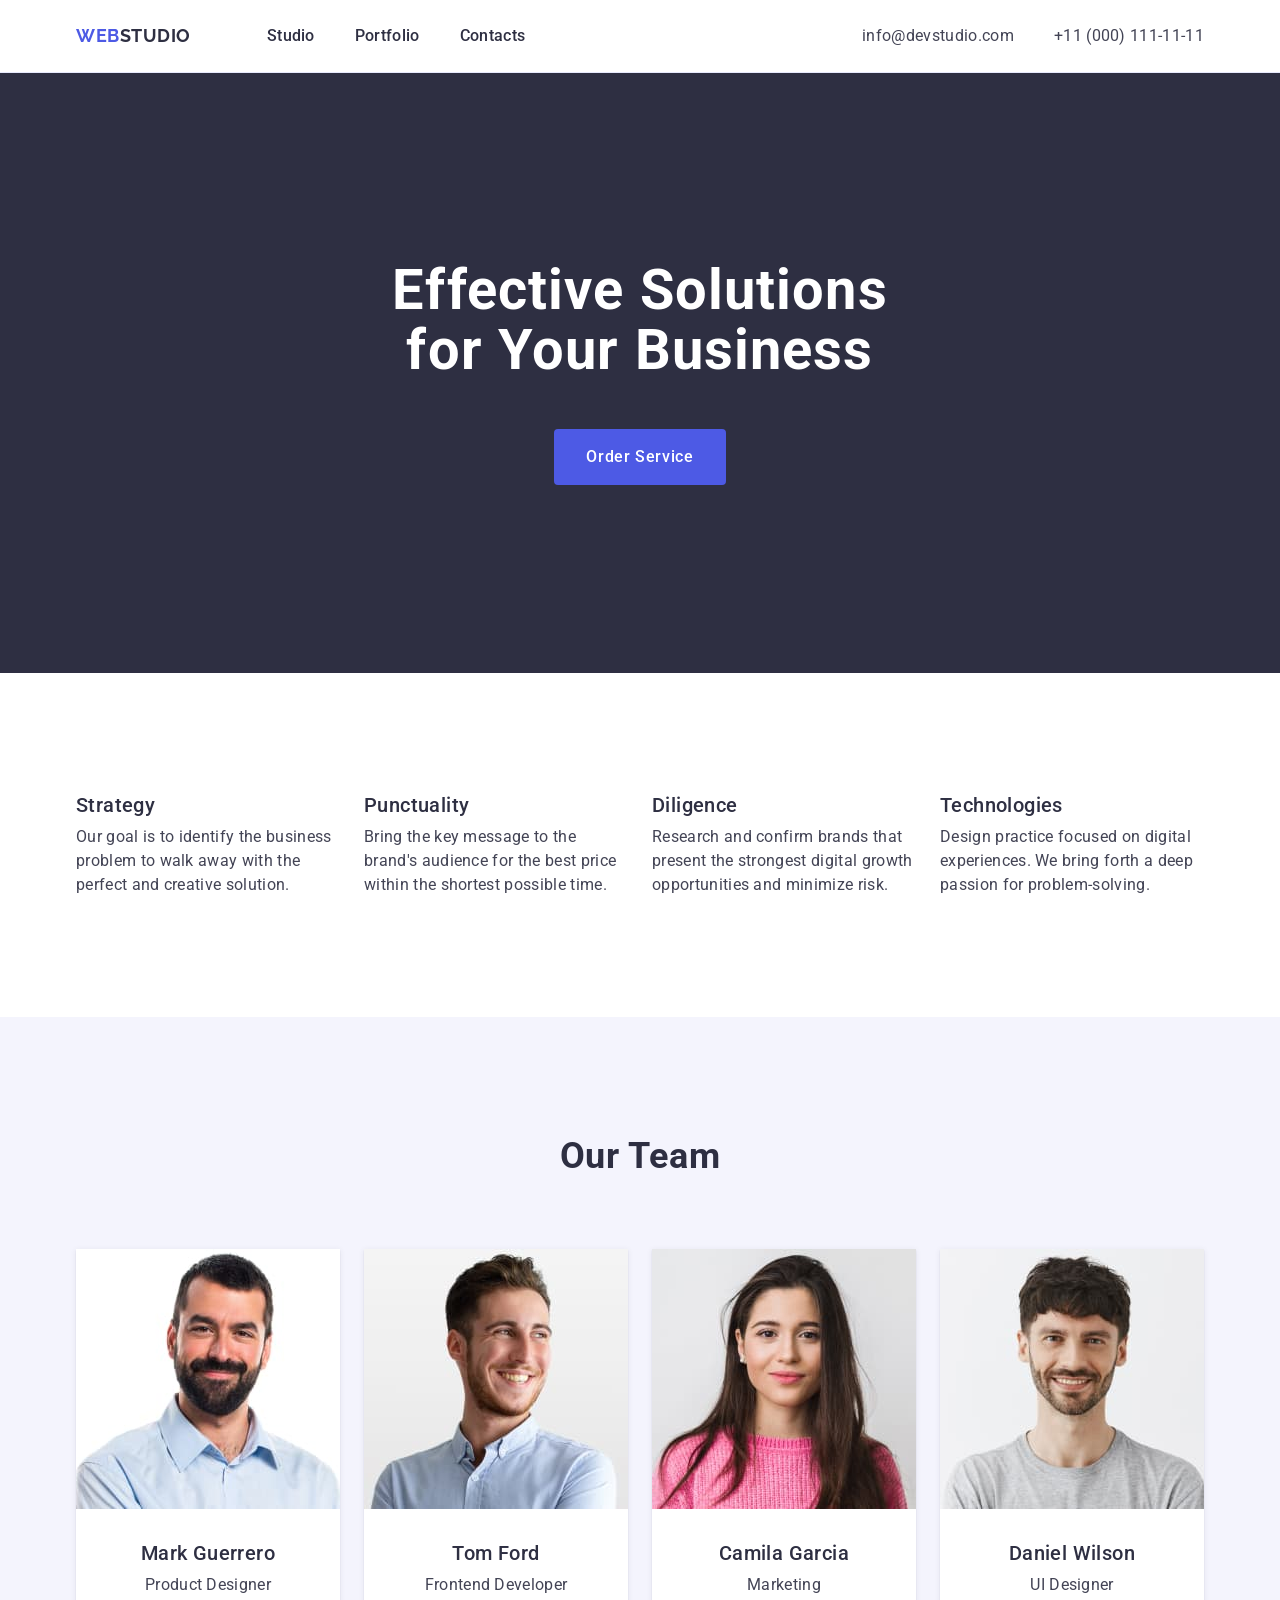
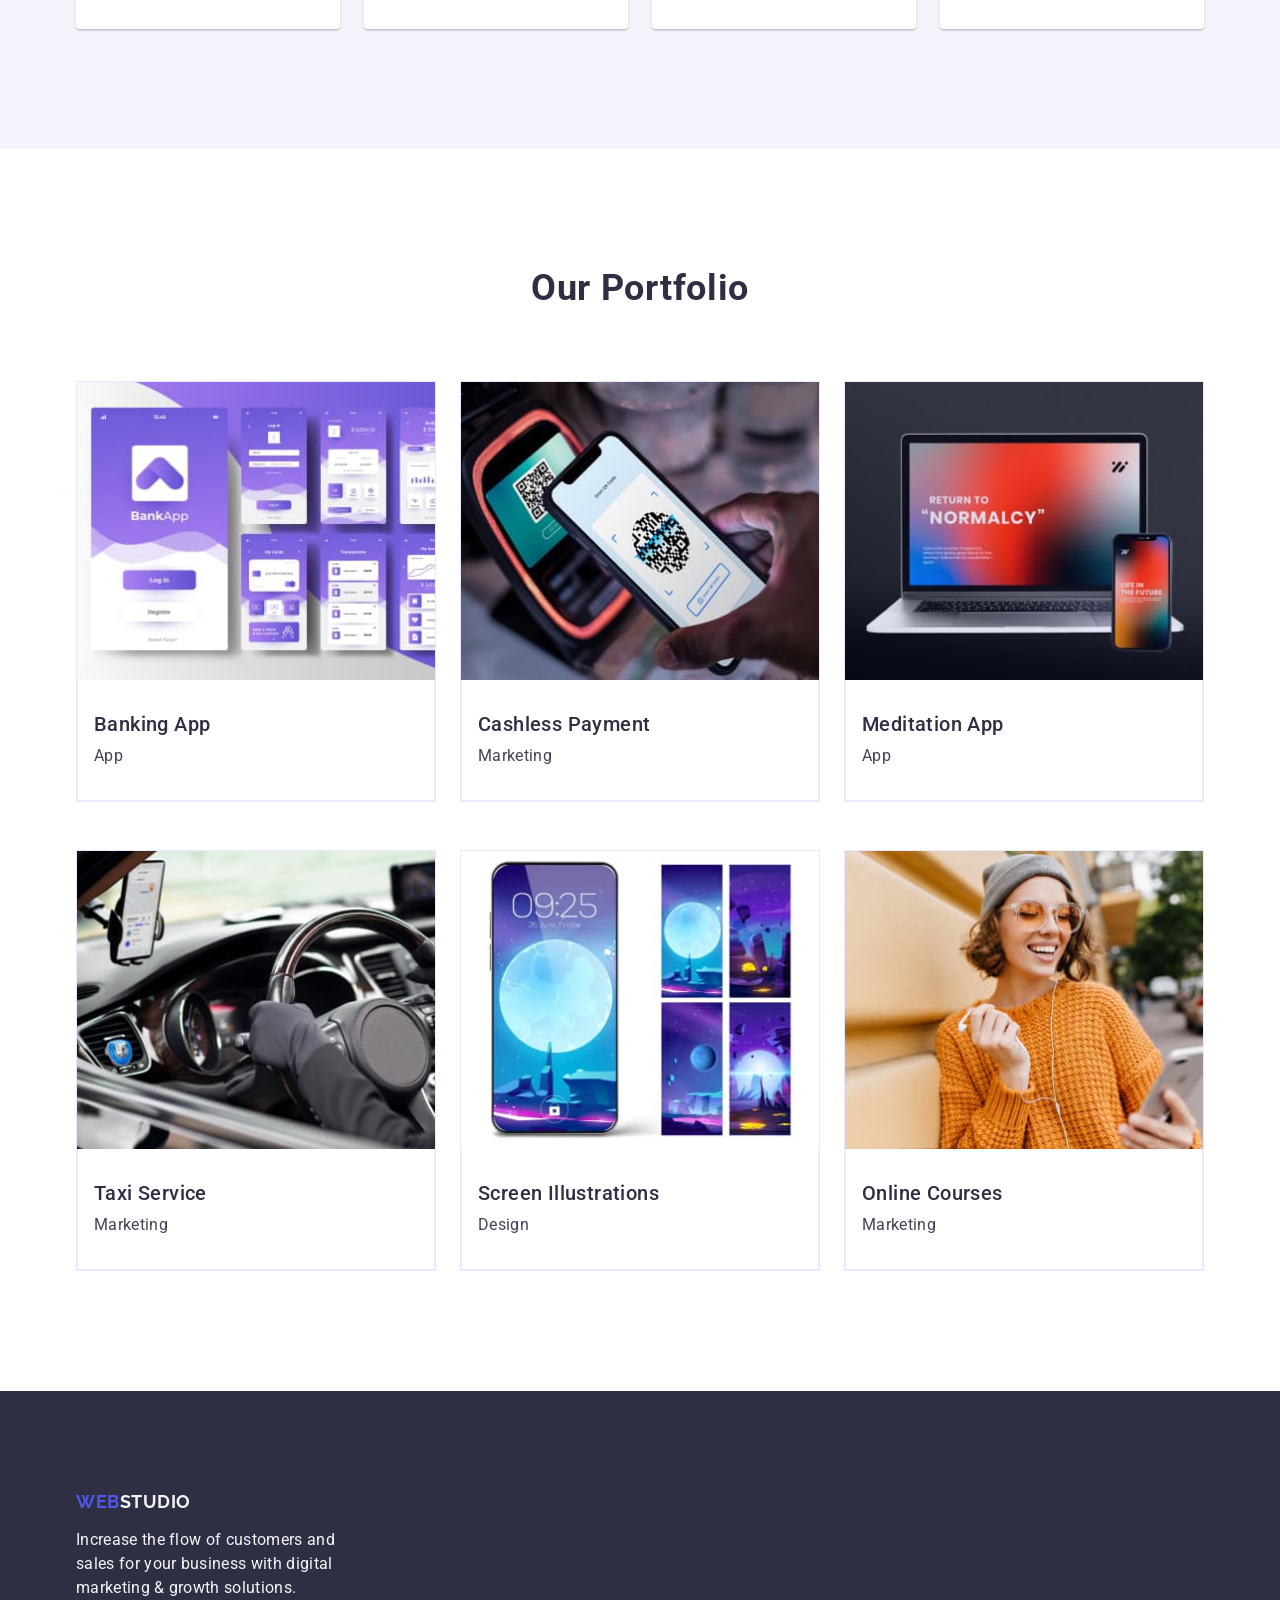
==== commit cff1ec62: "fix" ====
--- a/index.html
+++ b/index.html
@@ -114,8 +114,10 @@
                 width="264"
                 height="260"
               />
-              <h3 class="team-titel-caption">Mark Guerrero</h3>
-              <p class="team-desc">Product Designer</p>
+              <div class="team-wrap">
+                <h3 class="team-titel-caption">Mark Guerrero</h3>
+                <p class="team-desc">Product Designer</p>
+              </div>
             </li>
             <li class="team-item">
               <img
@@ -125,8 +127,10 @@
                 width="264"
                 height="260"
               />
-              <h3 class="team-titel-caption">Tom Ford</h3>
-              <p class="team-desc">Frontend Developer</p>
+              <div class="team-wrap">
+                <h3 class="team-titel-caption">Tom Ford</h3>
+                <p class="team-desc">Frontend Developer</p>
+              </div>
             </li>
             <li class="team-item">
               <img
@@ -136,8 +140,10 @@
                 width="264"
                 height="260"
               />
-              <h3 class="team-titel-caption">Camila Garcia</h3>
-              <p class="team-desc">Marketing</p>
+              <div class="team-wrap">
+                <h3 class="team-titel-caption">Camila Garcia</h3>
+                <p class="team-desc">Marketing</p>
+              </div>
             </li>
             <li class="team-item">
               <img
@@ -147,8 +153,10 @@
                 width="264"
                 height="260"
               />
-              <h3 class="team-titel-caption">Daniel Wilson</h3>
-              <p class="team-desc">UI Designer</p>
+              <div class="team-wrap">
+                <h3 class="team-titel-caption">Daniel Wilson</h3>
+                <p class="team-desc">UI Designer</p>
+              </div>
             </li>
           </ul>
         </div>
@@ -166,8 +174,10 @@
                 width="360"
                 height="300"
               />
-              <h3 class="portfolio-titel-caption">Banking App</h3>
-              <p class="portfolio-desc">App</p>
+              <div class="portfolio-wrap">
+                <h3 class="portfolio-titel-caption">Banking App</h3>
+                <p class="portfolio-desc">App</p>
+              </div>
             </li>
             <li class="portfolio-item">
               <img
@@ -177,8 +187,10 @@
                 width="360"
                 height="300"
               />
-              <h3 class="portfolio-titel-caption">Cashless Payment</h3>
-              <p class="portfolio-desc">Marketing</p>
+              <div class="portfolio-wrap">
+                <h3 class="portfolio-titel-caption">Cashless Payment</h3>
+                <p class="portfolio-desc">Marketing</p>
+              </div>
             </li>
             <li class="portfolio-item">
               <img
@@ -188,8 +200,10 @@
                 width="360"
                 height="300"
               />
-              <h3 class="portfolio-titel-caption">Meditation App</h3>
-              <p class="portfolio-desc">App</p>
+              <div class="portfolio-wrap">
+                <h3 class="portfolio-titel-caption">Meditation App</h3>
+                <p class="portfolio-desc">App</p>
+              </div>
             </li>
             <li class="portfolio-item">
               <img
@@ -199,8 +213,10 @@
                 width="360"
                 height="300"
               />
-              <h3 class="portfolio-titel-caption">Taxi Service</h3>
-              <p class="portfolio-desc">Marketing</p>
+              <div class="portfolio-wrap">
+                <h3 class="portfolio-titel-caption">Taxi Service</h3>
+                <p class="portfolio-desc">Marketing</p>
+              </div>
             </li>
             <li class="portfolio-item">
               <img
@@ -210,8 +226,10 @@
                 width="360"
                 height="300"
               />
-              <h3 class="portfolio-titel-caption">Screen Illustrations</h3>
-              <p class="portfolio-desc">Design</p>
+              <div class="portfolio-wrap">
+                <h3 class="portfolio-titel-caption">Screen Illustrations</h3>
+                <p class="portfolio-desc">Design</p>
+              </div>
             </li>
             <li class="portfolio-item">
               <img
@@ -221,8 +239,10 @@
                 width="360"
                 height="300"
               />
-              <h3 class="portfolio-titel-caption">Online Courses</h3>
-              <p class="portfolio-desc">Marketing</p>
+              <div class="portfolio-wrap">
+                <h3 class="portfolio-titel-caption">Online Courses</h3>
+                <p class="portfolio-desc">Marketing</p>
+              </div>
             </li>
           </ul>
         </div>
@@ -231,7 +251,7 @@
     <!-- *footer -->
     <footer class="footer">
       <div class="container footer-wrap">
-        <a class="main-logo" href="./index.html"
+        <a class="main-logo footer-logo" href="./index.html"
           >Web<span class="footer-logo-accent">Studio</span></a
         >
         <p class="footer-desc">
--- a/css/styles.css
+++ b/css/styles.css
@@ -60,7 +60,7 @@
 }
 
 .container {
-  width: 1128px;
+  width: 1158px;
   padding-left: 15px;
   padding-right: 15px;
   margin-left: auto;
@@ -97,6 +97,9 @@
 }
 
 /* !header */
+.header {
+  border-bottom: 1px solid #e7e9fc;
+}
 .header-container {
   display: flex;
   align-items: center;
@@ -104,6 +107,7 @@
 
 .header-nav {
   display: flex;
+  align-items: center;
 }
 
 .header-nav-list {
@@ -134,7 +138,7 @@
   line-height: 1.17;
   letter-spacing: 0.03em;
   text-transform: uppercase;
-  margin-right: 46px;
+  margin-right: 76px;
 }
 
 .header-logo-accent {
@@ -177,13 +181,13 @@
 
 .hero {
   background-color: #2e2f42;
-  padding: 188px 0 292px 0;
+  padding: 188px 0;
   margin: auto;
 }
 
 .hero-titel {
   color: #fff;
-  width: 496px;
+  max-width: 496px;
   text-align: center;
   font-size: 56px;
   line-height: 1.07;
@@ -193,6 +197,7 @@
 
 .hero-button {
   display: block;
+  min-width: 169px;
   padding: 16px 32px 16px 32px;
   margin: 0 auto 0 auto;
   color: #fff;
@@ -200,6 +205,7 @@
   font-weight: 500;
   line-height: 1.5;
   letter-spacing: 0.04em;
+  border-radius: 4px;
   background-color: #4d5ae5;
 }
 
@@ -214,9 +220,13 @@
   gap: 24px;
 }
 
-.advantages-desc {
+.advantages-item {
+  width: calc((100% - 24px * 3) / 4);
+}
+
+/* .advantages-desc {
   width: 264px;
-}
+} */
 
 .advantages-titel-caption {
   margin-bottom: 8px;
@@ -247,13 +257,16 @@
   margin-bottom: 72px;
 } */
 
+.team-wrap {
+  padding: 32px 0;
+}
+
 .team-titel-caption {
-  margin: 32px auto 8px auto;
+  margin-bottom: 8px;
   text-align: center;
 }
 
 .team-desc {
-  margin: 0 auto 32px auto;
   text-align: center;
 }
 
@@ -263,6 +276,7 @@
   display: flex;
   flex-wrap: wrap;
   gap: 24px;
+  row-gap: 48px;
 }
 
 .portfolio-item {
@@ -270,12 +284,14 @@
   border: 1px solid var(--CORNFLOWER, #e7e9fc);
 }
 
+.portfolio-wrap {
+  padding: 32px 16px;
+  border: 1px solid #e7e9fc;
+  border-top: none;
+}
+
 .portfolio-titel-caption {
-  margin: 32px auto 8px auto;
-}
-
-.portfolio-desc {
-  margin: 0 auto 32px auto;
+  margin-bottom: 8px;
 }
 
 /* !footer */
@@ -285,6 +301,11 @@
   padding: 100px 0 100px 0;
 }
 
+.footer-logo {
+  display: inline-block;
+  margin-bottom: 16px;
+}
+
 .footer-wrap {
   display: flex;
   flex-direction: column;
@@ -296,7 +317,6 @@
 
 .footer-desc {
   width: 264px;
-  margin-top: 17px;
   color: #f4f4fd;
   font-size: 16px;
   line-height: 1.5;
